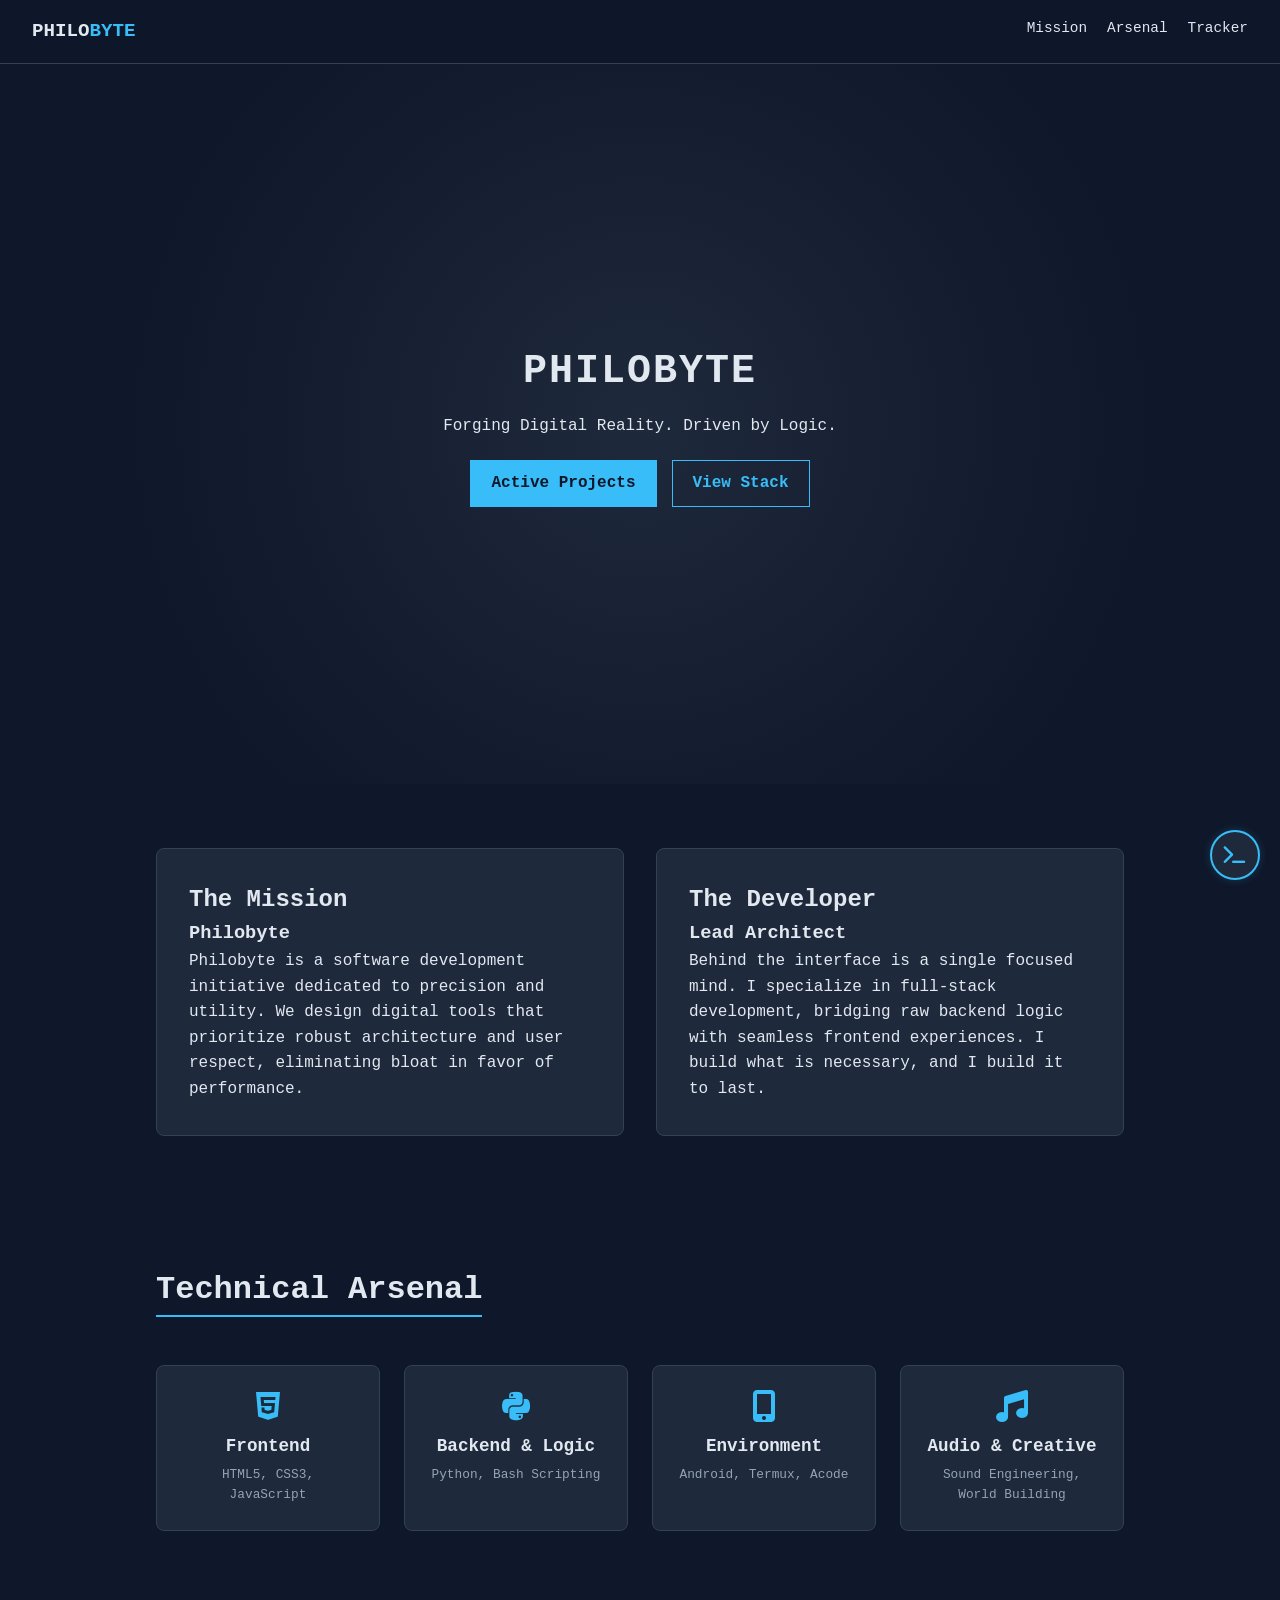
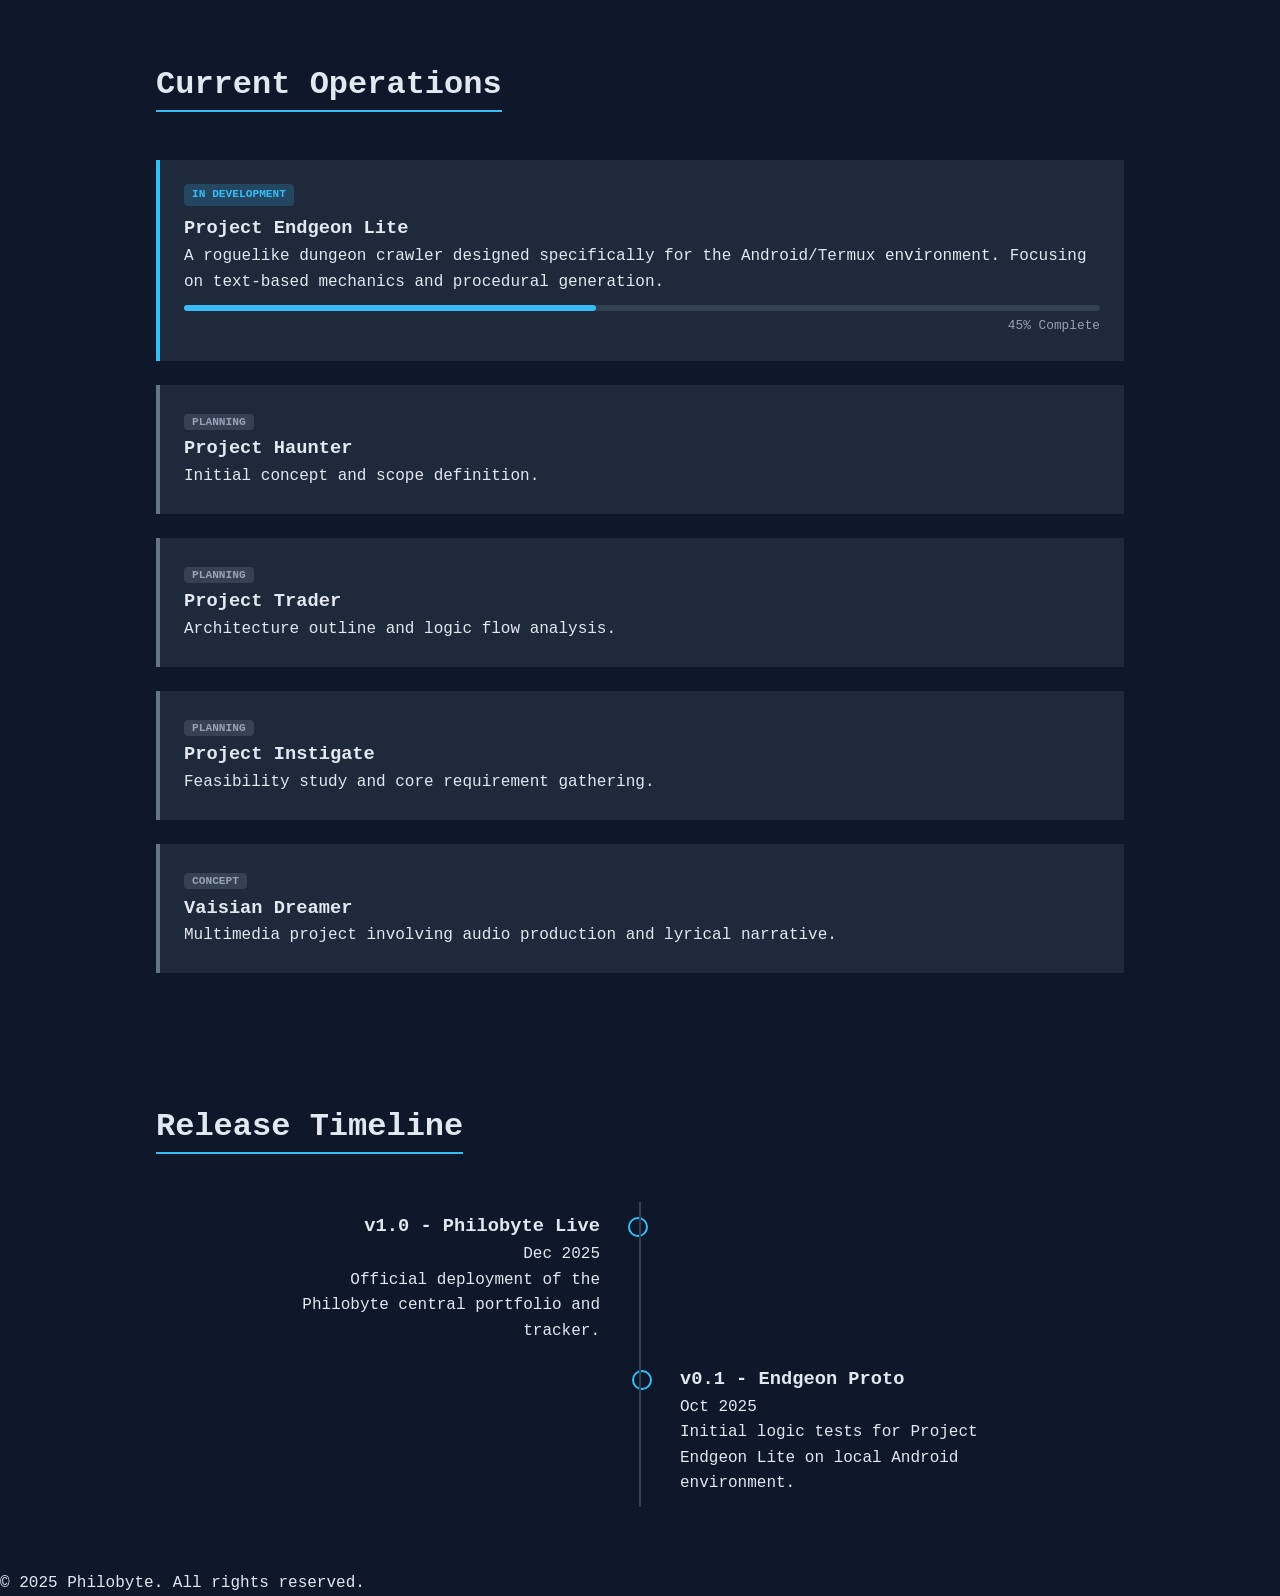
==== index.html @ 658cd9af "Initial commit" ====
<!DOCTYPE html>
<html lang="en">
<head>
    <meta charset="UTF-8">
    <meta name="viewport" content="width=device-width, initial-scale=1.0">
    <title>Philobyte | Digital Solutions</title>
    <link rel="stylesheet" href="style.css">
    <link rel="stylesheet" href="https://cdnjs.cloudflare.com/ajax/libs/font-awesome/6.0.0/css/all.min.css">
</head>
<body>

    <nav class="navbar">
        <div class="logo">PHILO<span class="highlight">BYTE</span></div>
        <ul class="nav-links">
            <li><a href="#about">Mission</a></li>
            <li><a href="#arsenal">Arsenal</a></li>
            <li><a href="#tracker">Tracker</a></li>
        </ul>
    </nav>

    <header class="hero">
        <div class="hero-content fade-in-up">
            <h1>PHILOBYTE</h1>
            <p>Forging Digital Reality. Driven by Logic.</p>
            <div class="hero-btns">
                <a href="#tracker" class="btn">Active Projects</a>
                <a href="#arsenal" class="btn btn-outline">View Stack</a>
            </div>
        </div>
    </header>

    <section id="about" class="container split-section">
        <div class="card entity fade-in-scroll">
            <h2>The Mission</h2>
            <h3>Philobyte</h3>
            <p>Philobyte is a software development initiative dedicated to precision and utility. We design digital tools that prioritize robust architecture and user respect, eliminating bloat in favor of performance.</p>
        </div>
        <div class="card architect fade-in-scroll">
            <h2>The Developer</h2>
            <h3>Lead Architect</h3>
            <p>Behind the interface is a single focused mind. I specialize in full-stack development, bridging raw backend logic with seamless frontend experiences. I build what is necessary, and I build it to last.</p>
        </div>
    </section>

    <section id="arsenal" class="container">
        <h2 class="section-title">Technical Arsenal</h2>
        <div class="tech-grid fade-in-scroll">
            <div class="tech-card">
                <i class="fab fa-html5"></i>
                <h3>Frontend</h3>
                <p>HTML5, CSS3, JavaScript</p>
            </div>
            <div class="tech-card">
                <i class="fab fa-python"></i>
                <h3>Backend & Logic</h3>
                <p>Python, Bash Scripting</p>
            </div>
            <div class="tech-card">
                <i class="fas fa-mobile-alt"></i>
                <h3>Environment</h3>
                <p>Android, Termux, Acode</p>
            </div>
            <div class="tech-card">
                <i class="fas fa-music"></i>
                <h3>Audio & Creative</h3>
                <p>Sound Engineering, World Building</p>
            </div>
        </div>
    </section>

    <section id="tracker" class="container">
        <h2 class="section-title">Current Operations</h2>
        <div class="tracker-board fade-in-scroll">
            
            <div class="status-item active-project">
                <div class="status-header">
                    <span class="badge working">IN DEVELOPMENT</span>
                </div>
                <h3>Project Endgeon Lite</h3>
                <p>A roguelike dungeon crawler designed specifically for the Android/Termux environment. Focusing on text-based mechanics and procedural generation.</p>
                <div class="progress-bar">
                    <div class="fill" style="width: 45%;"></div>
                </div>
                <span class="percent">45% Complete</span>
            </div>
            
            <div class="status-item">
                <span class="badge planning">PLANNING</span>
                <h3>Project Haunter</h3>
                <p>Initial concept and scope definition.</p>
            </div>
            <div class="status-item">
                <span class="badge planning">PLANNING</span>
                <h3>Project Trader</h3>
                <p>Architecture outline and logic flow analysis.</p>
            </div>
            <div class="status-item">
                <span class="badge planning">PLANNING</span>
                <h3>Project Instigate</h3>
                <p>Feasibility study and core requirement gathering.</p>
            </div>
             <div class="status-item">
                <span class="badge planning">CONCEPT</span>
                <h3>Vaisian Dreamer</h3>
                <p>Multimedia project involving audio production and lyrical narrative.</p>
            </div>
        </div>
    </section>

    <section id="timeline" class="container">
        <h2 class="section-title">Release Timeline</h2>
        <div class="timeline-wrapper">
            <div class="timeline-item left fade-in-scroll">
                <div class="content">
                    <h3>v1.0 - Philobyte Live</h3>
                    <span class="date">Dec 2025</span>
                    <p>Official deployment of the Philobyte central portfolio and tracker.</p>
                </div>
            </div>
            <div class="timeline-item right fade-in-scroll">
                <div class="content">
                    <h3>v0.1 - Endgeon Proto</h3>
                    <span class="date">Oct 2025</span>
                    <p>Initial logic tests for Project Endgeon Lite on local Android environment.</p>
                </div>
            </div>
        </div>
    </section>

    <footer>
        <p>&copy; 2025 Philobyte. All rights reserved.</p>
    </footer>

    <div class="terminal-toggle" onclick="toggleTerminal()">
        <i class="fas fa-terminal"></i>
    </div>

    <div id="terminal-modal" class="terminal-hidden" style="display: none;">
        <div class="terminal-header">
            <span>user@philobyte:~</span>
            <span class="term-close" onclick="toggleTerminal()">_</span>
        </div>
        <div class="terminal-body" id="terminal-output">
            <p>Philobyte OS v1.0. Type 'help' for commands.</p>
            <div class="input-line">
                <span class="prompt">$</span>
                <input type="text" id="cmd-input" autocomplete="off">
            </div>
        </div>
    </div>

    <script src="script.js"></script>
</body>
</html>
---- style.css ----
:root {
    --bg-dark: #0f172a;
    --bg-card: #1e293b;
    --text-main: #e2e8f0;
    --text-muted: #94a3b8;
    --accent: #38bdf8;
    --accent-glow: rgba(56, 189, 248, 0.2);
    --terminal-bg: rgba(10, 10, 10, 0.95);
    --terminal-green: #22c55e;
}

* {
    margin: 0;
    padding: 0;
    box-sizing: border-box;
    font-family: 'Courier New', 'Roboto Mono', monospace;
}

body {
    background-color: var(--bg-dark);
    color: var(--text-main);
    line-height: 1.6;
    overflow-x: hidden;
}

/* --- Navigation --- */
.navbar {
    display: flex;
    justify-content: space-between;
    padding: 1rem 2rem;
    background: rgba(15, 23, 42, 0.95);
    position: sticky;
    top: 0;
    z-index: 100;
    border-bottom: 1px solid #334155;
}
.logo { font-weight: bold; font-size: 1.2rem; }
.highlight { color: var(--accent); }
.nav-links { list-style: none; display: flex; gap: 20px; }
.nav-links a { text-decoration: none; color: var(--text-main); font-size: 0.9rem; transition: color 0.3s;}
.nav-links a:hover { color: var(--accent); }

/* --- Hero --- */
.hero {
    height: 80vh;
    display: flex;
    align-items: center;
    justify-content: center;
    text-align: center;
    background: radial-gradient(circle at center, #1e293b 0%, #0f172a 70%);
}
.hero h1 { font-size: 2.5rem; margin-bottom: 10px; letter-spacing: 2px; }
.hero-btns { margin-top: 20px; display: flex; gap: 15px; justify-content: center; }
.btn {
    display: inline-block;
    padding: 10px 20px;
    border: 1px solid var(--accent);
    background: var(--accent);
    color: var(--bg-dark);
    text-decoration: none;
    font-weight: bold;
    transition: all 0.3s ease;
}
.btn-outline { background: transparent; color: var(--accent); }
.btn:hover { box-shadow: 0 0 15px var(--accent-glow); transform: translateY(-2px); }

/* --- Layout Utilities --- */
.container { max-width: 1000px; margin: 0 auto; padding: 4rem 1rem; }
.section-title { text-align: center; margin-bottom: 3rem; font-size: 2rem; border-bottom: 2px solid var(--accent); display: inline-block; }

/* --- Dual Profile (About) --- */
.split-section { display: grid; grid-template-columns: 1fr 1fr; gap: 2rem; }
.card {
    background: var(--bg-card);
    padding: 2rem;
    border-radius: 8px;
    border: 1px solid #334155;
    transition: transform 0.3s, box-shadow 0.3s;
}
.card:hover { transform: translateY(-5px); box-shadow: 0 10px 20px var(--accent-glow); border-color: var(--accent); }

/* --- Tech Arsenal (Resume Grid) --- */
.tech-grid {
    display: grid;
    grid-template-columns: repeat(auto-fit, minmax(200px, 1fr));
    gap: 1.5rem;
}
.tech-card {
    background: var(--bg-card);
    padding: 1.5rem;
    border: 1px solid #334155;
    text-align: center;
    border-radius: 8px;
}
.tech-card i { font-size: 2rem; color: var(--accent); margin-bottom: 10px; }
.tech-card h3 { font-size: 1.1rem; margin-bottom: 5px; }
.tech-card p { font-size: 0.8rem; color: var(--text-muted); }

/* --- Project Tracker --- */
.tracker-board { display: flex; flex-direction: column; gap: 1.5rem; }
.status-item { background: var(--bg-card); padding: 1.5rem; border-left: 4px solid #64748b; }
.status-item.active-project { border-left: 4px solid var(--accent); }
.status-header { display: flex; justify-content: space-between; align-items: center; margin-bottom: 0.5rem;}
.badge { font-size: 0.7rem; padding: 2px 8px; border-radius: 4px; text-transform: uppercase; font-weight: bold;}
.badge.working { background: rgba(56, 189, 248, 0.2); color: var(--accent); }
.badge.planning { background: rgba(148, 163, 184, 0.2); color: var(--text-muted); }

.log-btn { background: transparent; border: 1px solid var(--text-muted); color: var(--text-muted); cursor: pointer; padding: 2px 8px; font-size: 0.7rem; }
.log-btn:hover { color: var(--accent); border-color: var(--accent); }

.progress-bar { width: 100%; height: 6px; background: #334155; margin-top: 10px; border-radius: 3px; }
.fill { height: 100%; background: var(--accent); border-radius: 3px; }
.percent { font-size: 0.8rem; color: var(--text-muted); float: right; margin-top: 5px;}

/* --- Timeline --- */
.timeline-wrapper { position: relative; max-width: 800px; margin: 0 auto; }
.timeline-wrapper::after { content: ''; position: absolute; width: 2px; background: #334155; top: 0; bottom: 0; left: 50%; margin-left: -1px; }
.timeline-item { padding: 10px 40px; position: relative; width: 50%; box-sizing: border-box; }
.timeline-item.left { left: 0; text-align: right;}
.timeline-item.right { left: 50%; }
.timeline-item::after { content: ''; position: absolute; width: 16px; height: 16px; right: -8px; background: var(--bg-dark); border: 2px solid var(--accent); top: 15px; border-radius: 50%; z-index: 1; }
.timeline-item.right::after { left: -8px; }

/* --- MODAL (Dev Log) --- */
.hidden { display: none; }
.modal-overlay {
    position: fixed; top: 0; left: 0; width: 100%; height: 100%;
    background: rgba(0,0,0,0.7); z-index: 200;
    display: flex; align-items: center; justify-content: center;
    backdrop-filter: blur(4px);
}
.modal-content {
    background: var(--bg-card); width: 90%; max-width: 500px;
    padding: 20px; border: 1px solid var(--accent); border-radius: 8px;
}
.modal-header { display: flex; justify-content: space-between; margin-bottom: 15px; border-bottom: 1px solid #334155; padding-bottom: 10px;}
.close-btn { background: none; border: none; color: var(--text-main); font-size: 1.5rem; cursor: pointer; }
.changelog-list { list-style: none; }
.changelog-list li { margin-bottom: 10px; font-size: 0.9rem; }
.changelog-list span.date { color: var(--accent); font-weight: bold; margin-right: 10px; }

/* --- TERMINAL WIDGET --- */
.terminal-toggle {
    position: fixed; bottom: 20px; right: 20px;
    background: var(--bg-card); border: 2px solid var(--accent);
    width: 50px; height: 50px; border-radius: 50%;
    display: flex; align-items: center; justify-content: center;
    cursor: pointer; z-index: 300;
    box-shadow: 0 0 10px var(--accent-glow);
}
.terminal-toggle i { color: var(--accent); font-size: 1.2rem; }

.terminal-hidden { display: none; }
.terminal-visible { display: block; }
#terminal-modal {
    position: fixed; bottom: 80px; right: 20px;
    width: 300px; height: 350px;
    background: var(--terminal-bg);
    border: 1px solid var(--accent);
    border-radius: 6px;
    display: none; flex-direction: column;
    z-index: 300;
    font-size: 0.8rem;
}
.terminal-header { background: #333; color: #fff; padding: 5px 10px; font-size: 0.7rem; display: flex; justify-content: space-between; cursor: pointer;}
.terminal-body { padding: 10px; flex-grow: 1; overflow-y: auto; color: var(--terminal-green); }
.input-line { display: flex; gap: 5px; }
#cmd-input { background: transparent; border: none; color: var(--text-main); flex-grow: 1; outline: none; font-family: monospace; }

/* --- Responsiveness & Animation --- */
@media screen and (max-width: 768px) {
    .split-section { grid-template-columns: 1fr; }
    .timeline-wrapper::after { left: 31px; }
    .timeline-item { width: 100%; padding-left: 70px; padding-right: 25px; }
    .timeline-item.left { text-align: left; }
    .timeline-item.left::after { left: 23px; }
    .timeline-item.right { left: 0; }
    .timeline-item.right::after { left: 23px; }
}

.fade-in-up { animation: fadeInUp 1s ease-out; }
@keyframes fadeInUp { from { opacity: 0; transform: translateY(20px); } to { opacity: 1; transform: translateY(0); } }
.fade-in-scroll { opacity: 0; transform: translateY(20px); transition: opacity 0.6s ease-out, transform 0.6s ease-out; }
.fade-in-scroll.visible { opacity: 1; transform: translateY(0); }
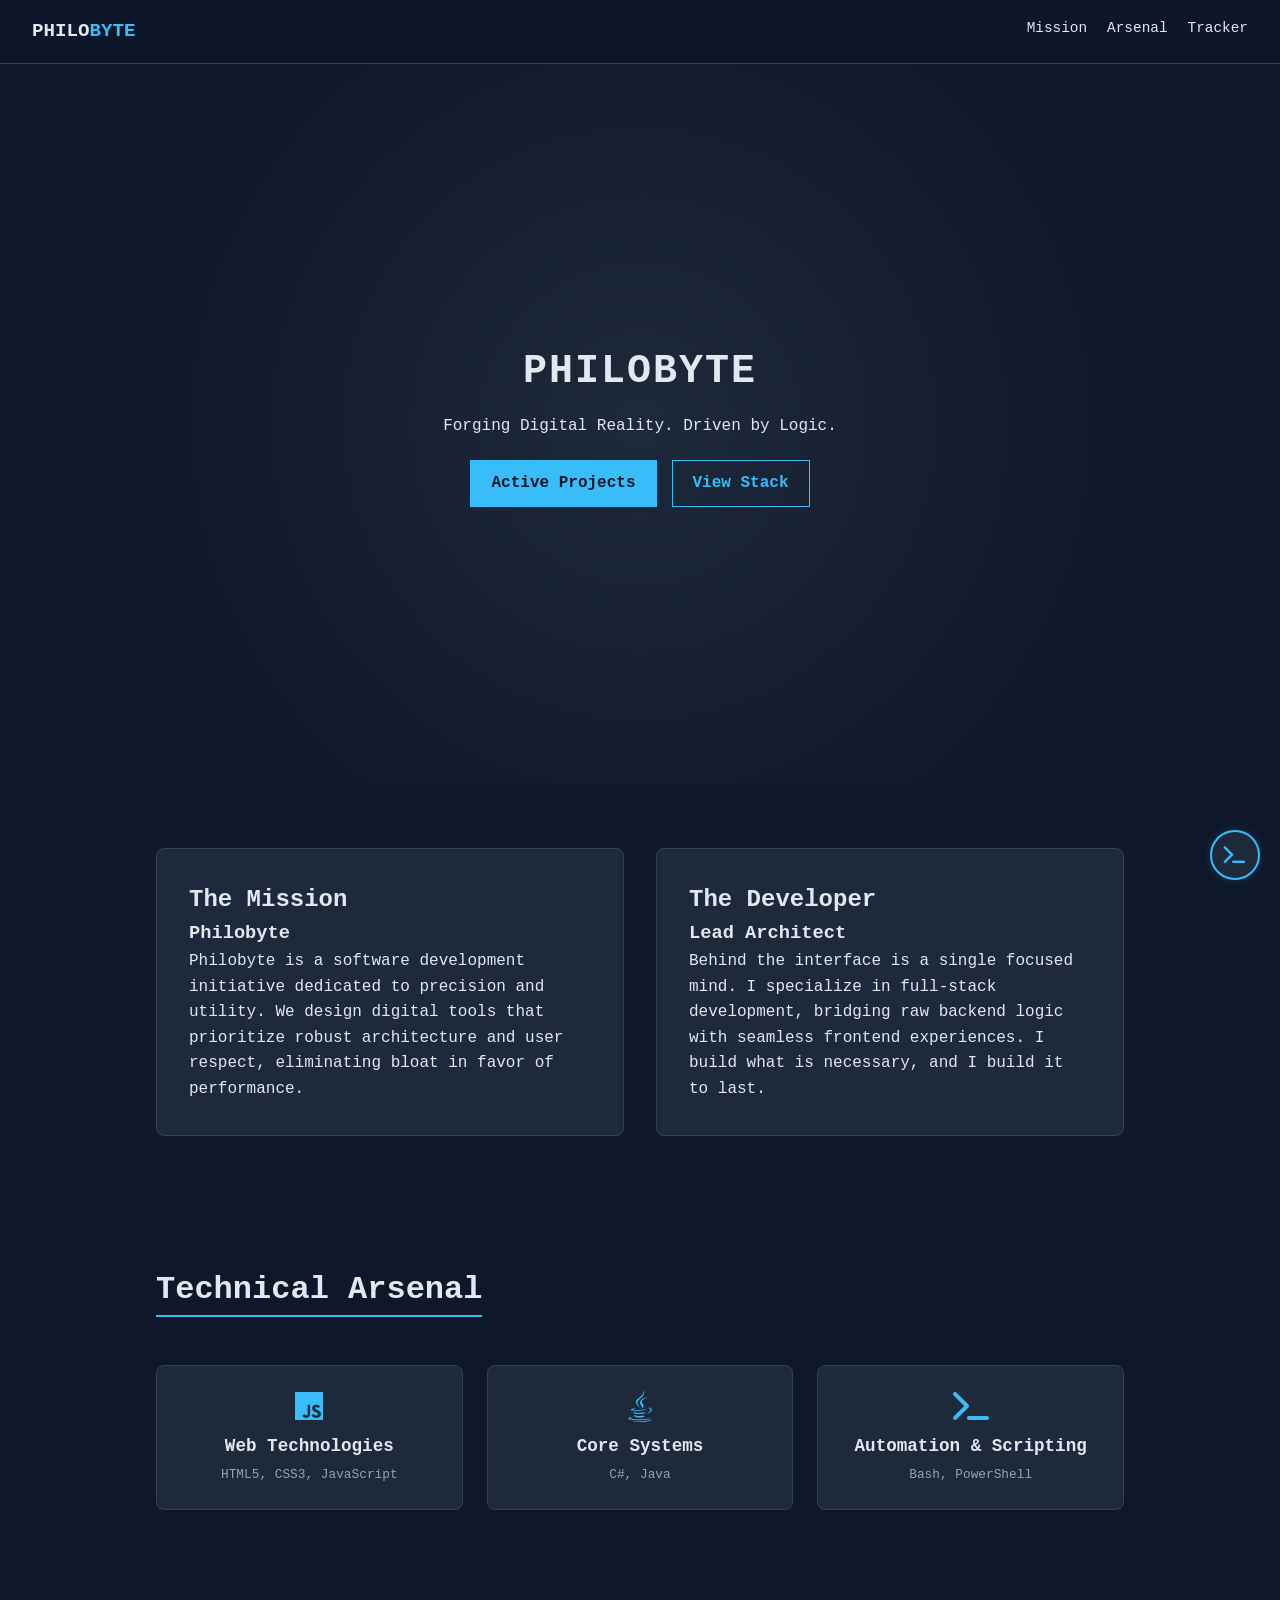
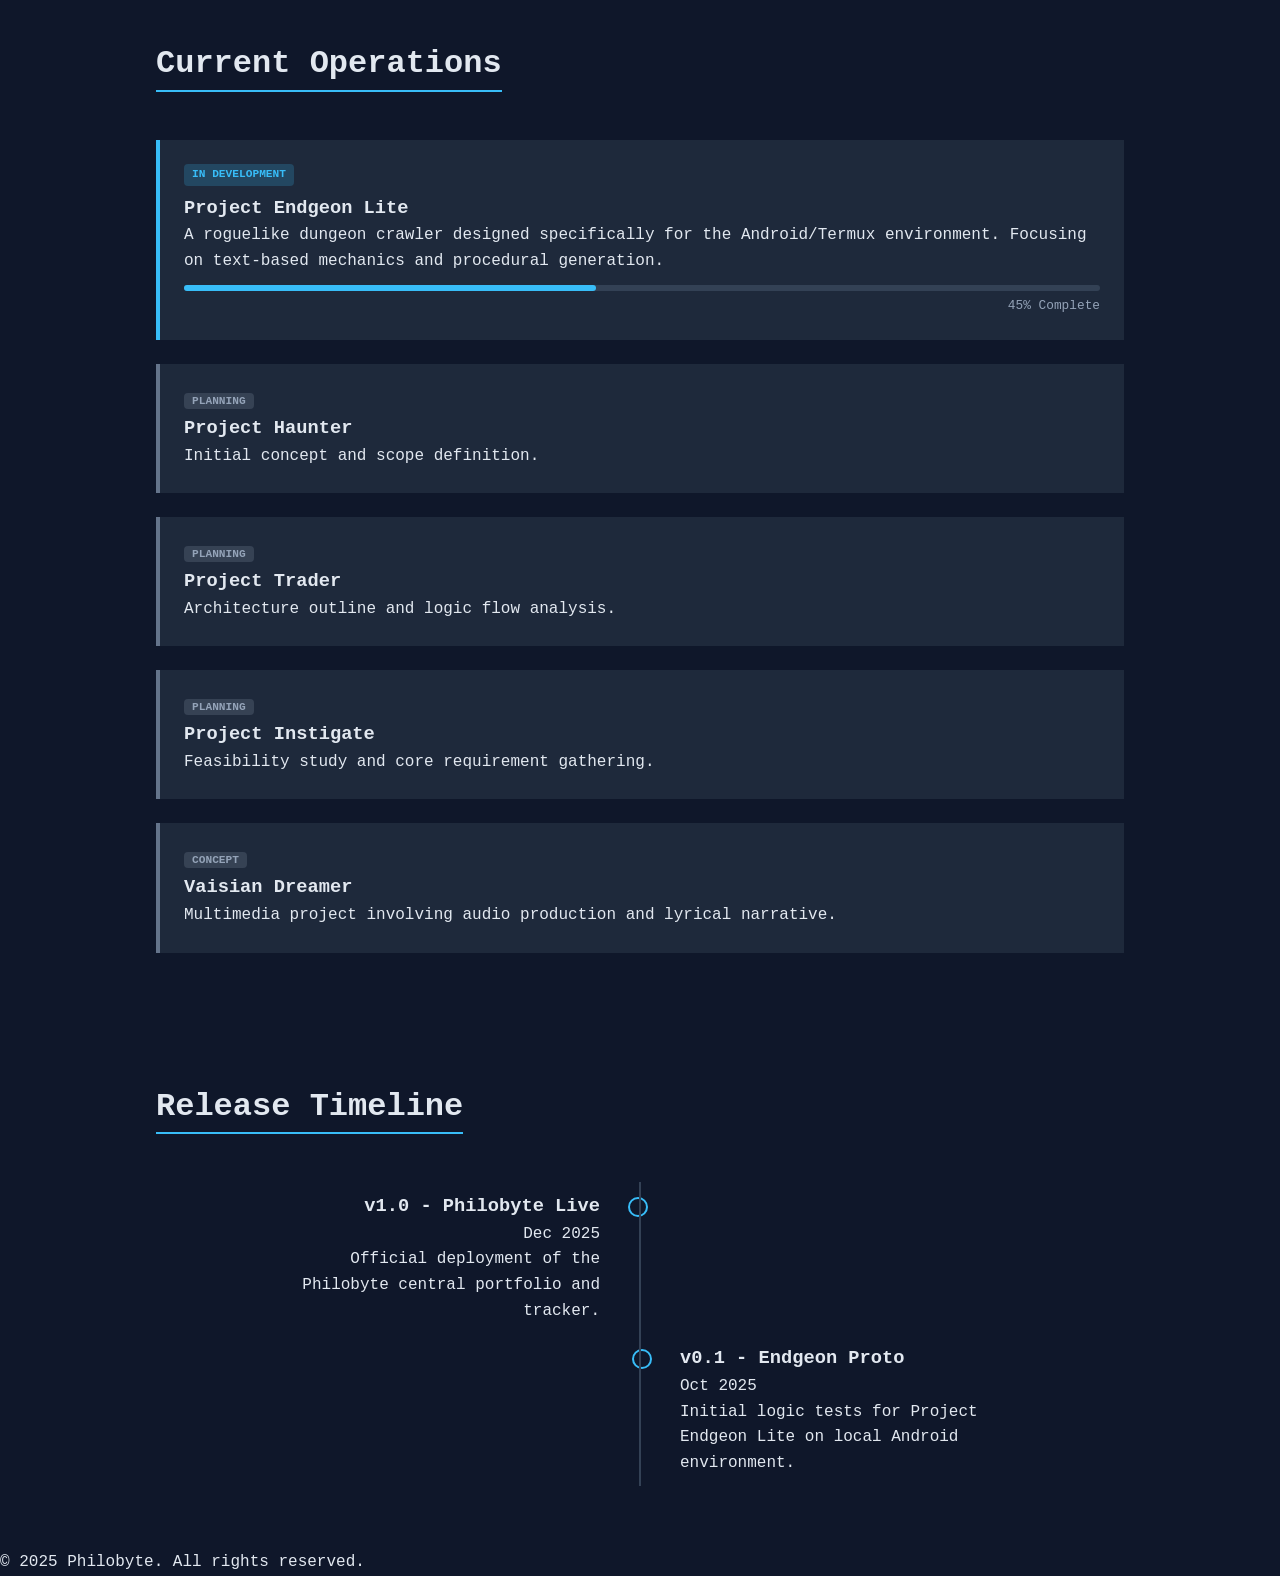
==== commit 0f3945e3: "Fixed arsenal" ====
--- a/index.html
+++ b/index.html
@@ -45,26 +45,25 @@
     <section id="arsenal" class="container">
         <h2 class="section-title">Technical Arsenal</h2>
         <div class="tech-grid fade-in-scroll">
+            
             <div class="tech-card">
-                <i class="fab fa-html5"></i>
-                <h3>Frontend</h3>
+                <i class="fab fa-js"></i>
+                <h3>Web Technologies</h3>
                 <p>HTML5, CSS3, JavaScript</p>
             </div>
+
             <div class="tech-card">
-                <i class="fab fa-python"></i>
-                <h3>Backend & Logic</h3>
-                <p>Python, Bash Scripting</p>
+                <i class="fab fa-java"></i>
+                <h3>Core Systems</h3>
+                <p>C#, Java</p>
             </div>
+
             <div class="tech-card">
-                <i class="fas fa-mobile-alt"></i>
-                <h3>Environment</h3>
-                <p>Android, Termux, Acode</p>
+                <i class="fas fa-terminal"></i>
+                <h3>Automation & Scripting</h3>
+                <p>Bash, PowerShell</p>
             </div>
-            <div class="tech-card">
-                <i class="fas fa-music"></i>
-                <h3>Audio & Creative</h3>
-                <p>Sound Engineering, World Building</p>
-            </div>
+
         </div>
     </section>
 
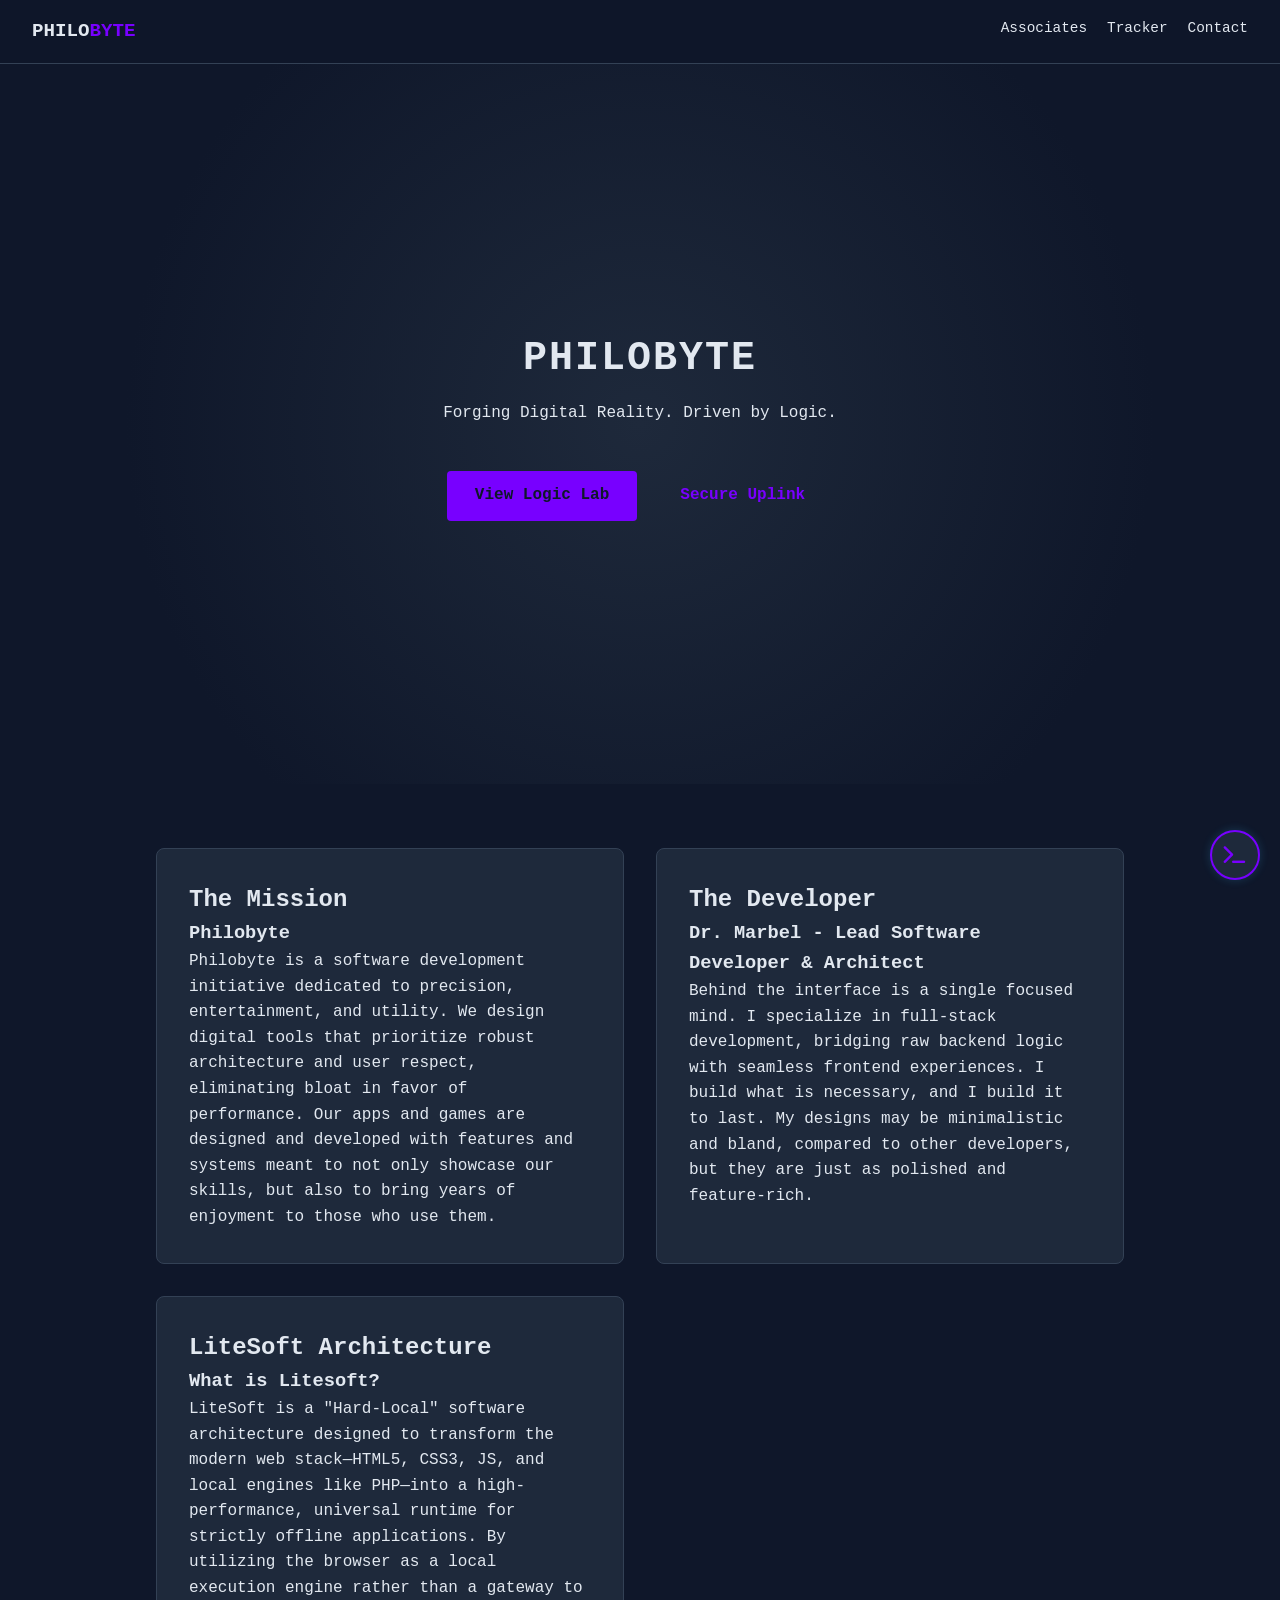
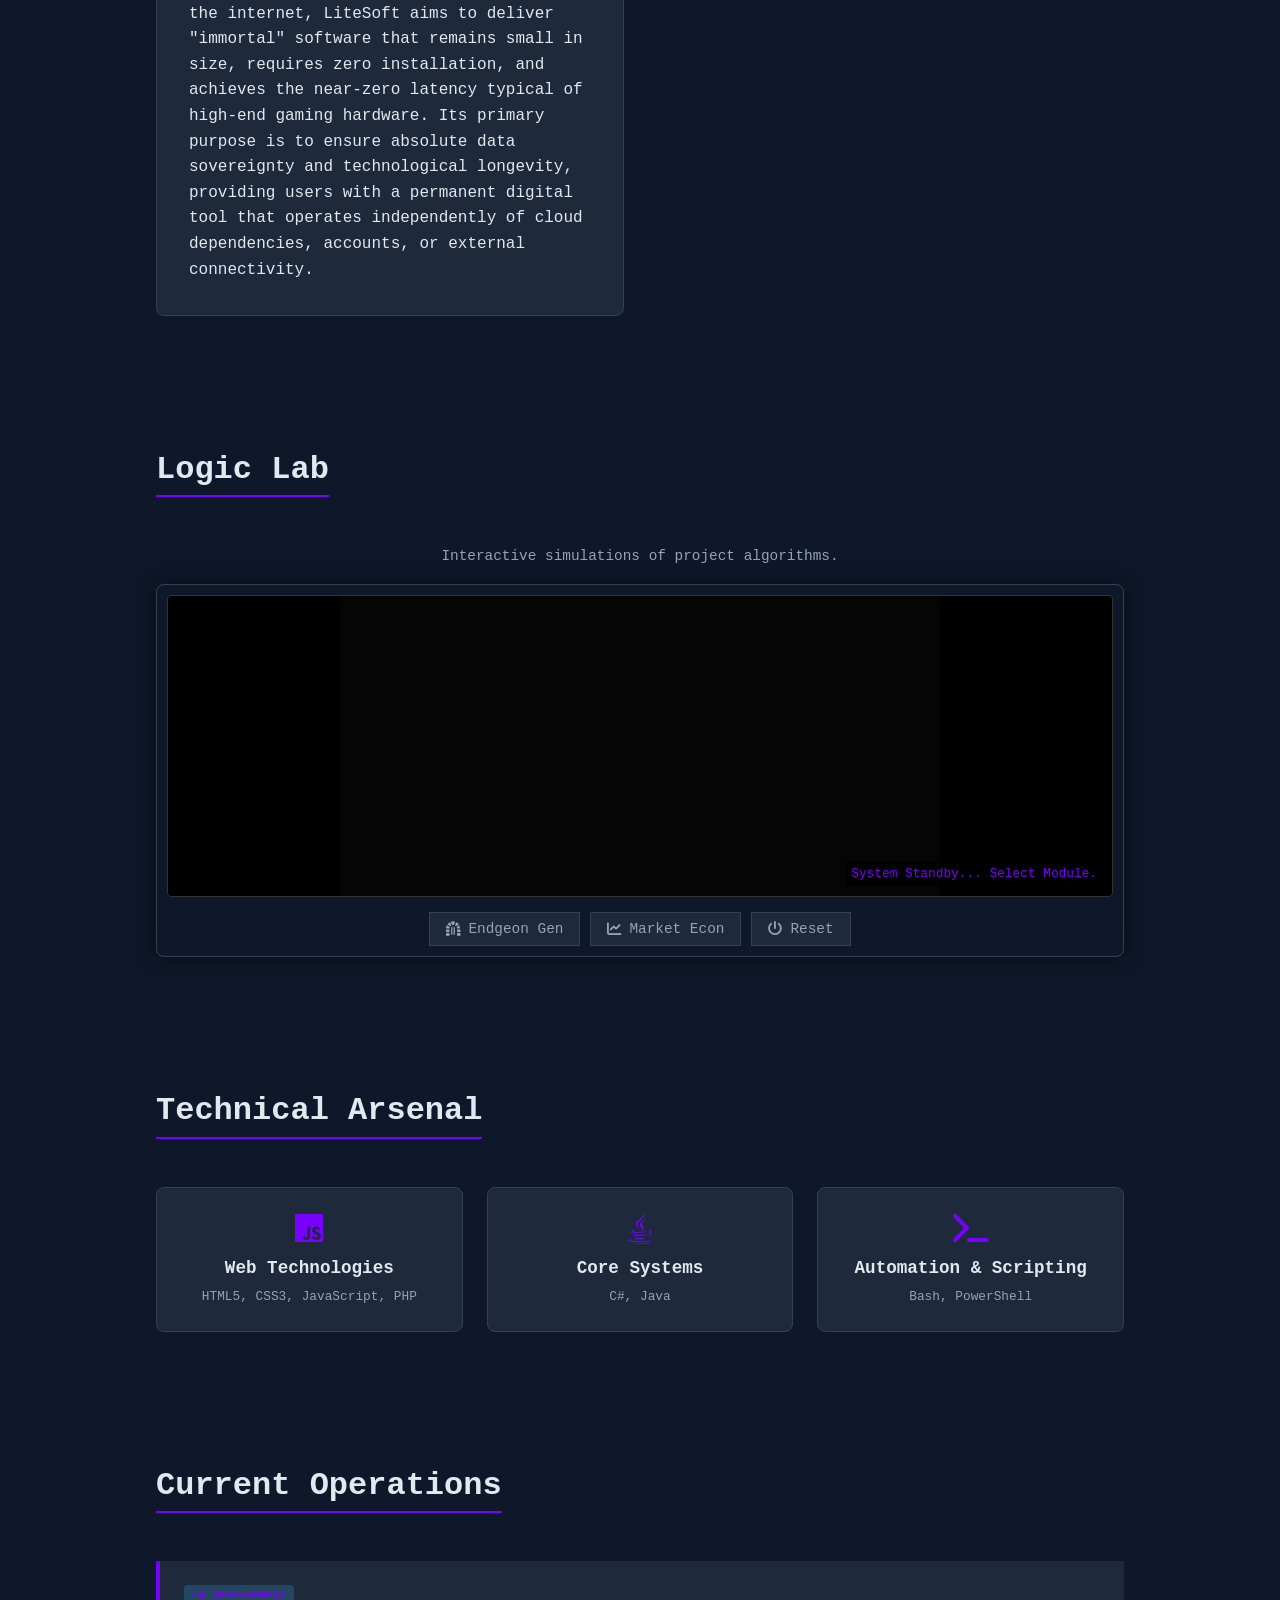
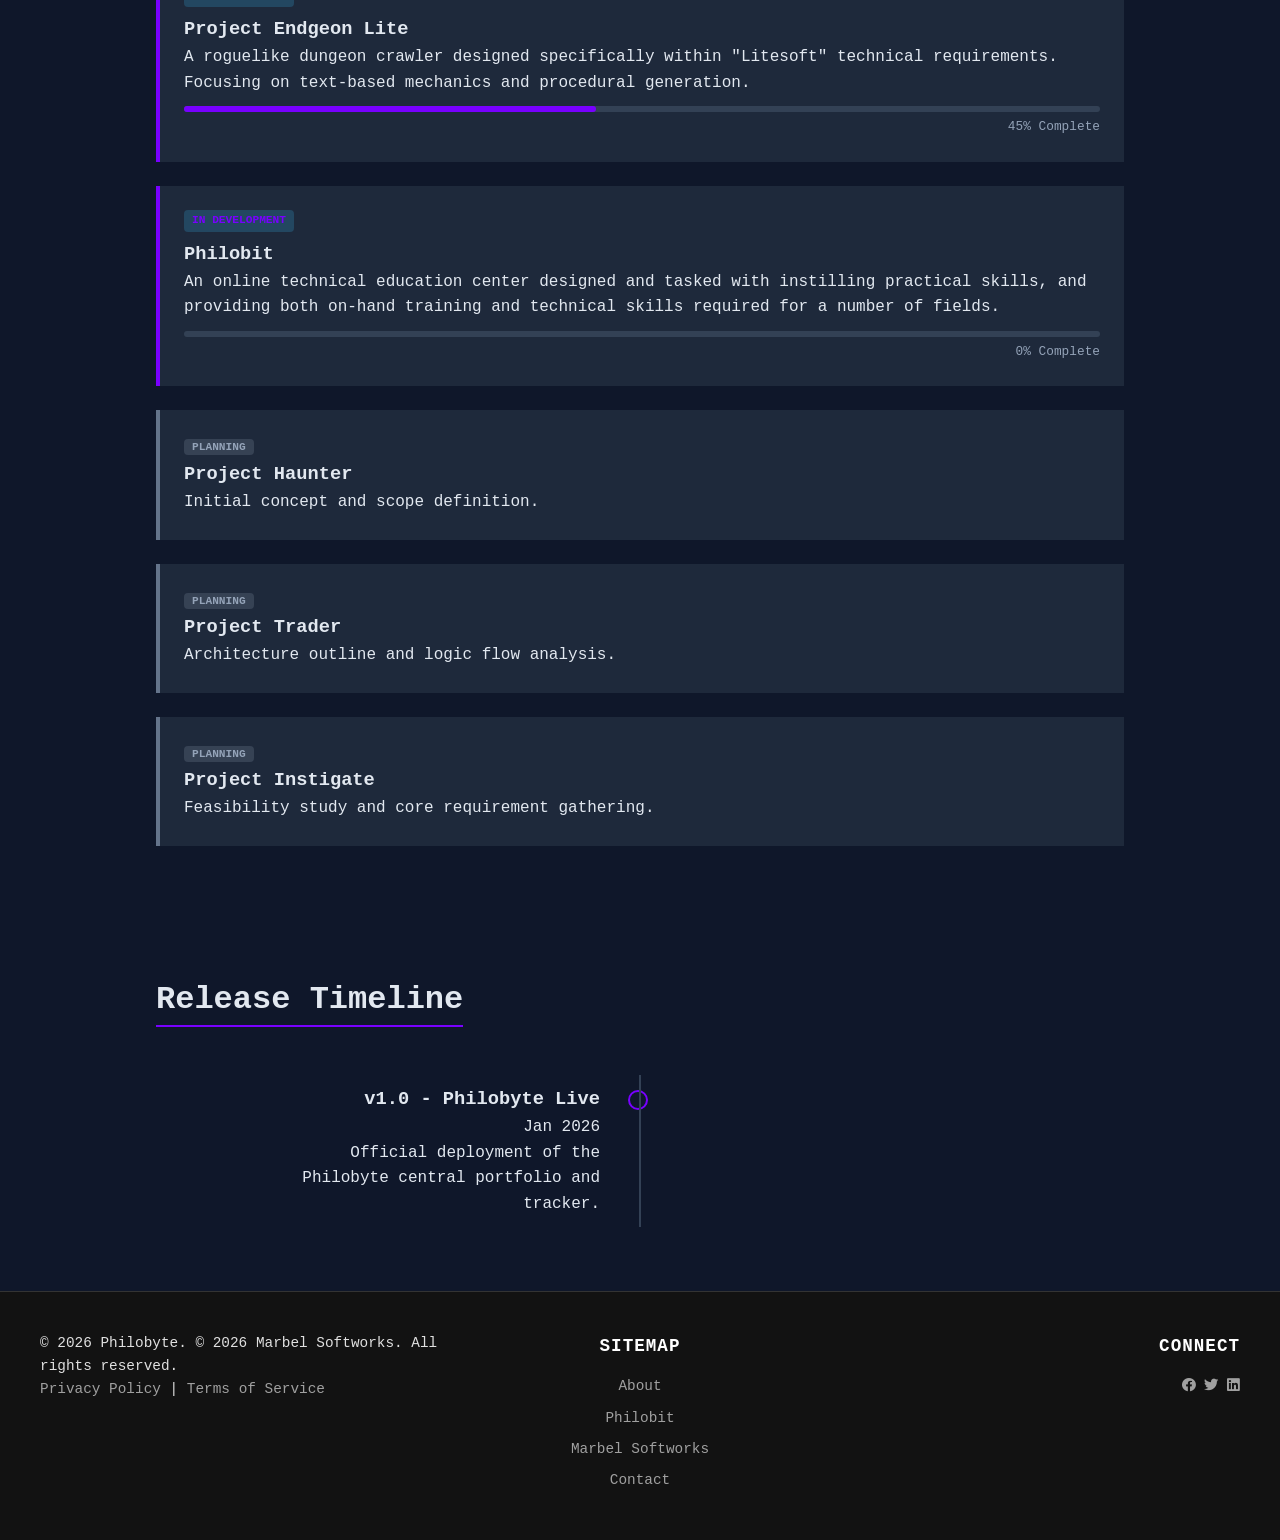
==== commit fe991879: "File dump from mobile" ====
--- a/index.html
+++ b/index.html
@@ -3,7 +3,7 @@
 <head>
     <meta charset="UTF-8">
     <meta name="viewport" content="width=device-width, initial-scale=1.0">
-    <title>Philobyte | Digital Solutions</title>
+    <title>Philobyte</title>
     <link rel="stylesheet" href="style.css">
     <link rel="stylesheet" href="https://cdnjs.cloudflare.com/ajax/libs/font-awesome/6.0.0/css/all.min.css">
 </head>
@@ -12,9 +12,9 @@
     <nav class="navbar">
         <div class="logo">PHILO<span class="highlight">BYTE</span></div>
         <ul class="nav-links">
-            <li><a href="#about">Mission</a></li>
-            <li><a href="#arsenal">Arsenal</a></li>
+            <li><a href="associates.html">Associates</a></li>
             <li><a href="#tracker">Tracker</a></li>
+            <li><a href="#" onclick="initiateContact()">Contact</a></li>
         </ul>
     </nav>
 
@@ -23,8 +23,8 @@
             <h1>PHILOBYTE</h1>
             <p>Forging Digital Reality. Driven by Logic.</p>
             <div class="hero-btns">
-                <a href="#tracker" class="btn">Active Projects</a>
-                <a href="#arsenal" class="btn btn-outline">View Stack</a>
+                <a href="#lab" class="btn">View Logic Lab</a>
+                <a href="#" onclick="initiateContact()" class="btn btn-outline">Secure Uplink</a>
             </div>
         </div>
     </header>
@@ -33,56 +33,96 @@
         <div class="card entity fade-in-scroll">
             <h2>The Mission</h2>
             <h3>Philobyte</h3>
-            <p>Philobyte is a software development initiative dedicated to precision and utility. We design digital tools that prioritize robust architecture and user respect, eliminating bloat in favor of performance.</p>
+            <p>Philobyte is a software development initiative dedicated to precision, entertainment, and utility. We design digital tools that prioritize robust architecture and user respect, eliminating bloat in favor of performance. Our apps and games are designed and developed with features and systems meant to not only showcase our skills, but also to bring years of enjoyment to those who use them.</p>
         </div>
         <div class="card architect fade-in-scroll">
             <h2>The Developer</h2>
-            <h3>Lead Architect</h3>
-            <p>Behind the interface is a single focused mind. I specialize in full-stack development, bridging raw backend logic with seamless frontend experiences. I build what is necessary, and I build it to last.</p>
+            <h3>Dr. Marbel - Lead Software Developer & Architect</h3>
+            <p>Behind the interface is a single focused mind. I specialize in full-stack development, bridging raw backend logic with seamless frontend experiences. I build what is necessary, and I build it to last. My designs may be minimalistic and bland, compared to other developers, but they are just as polished and feature-rich.</p>
+        </div>
+        <div class="card architect fadr-in-scroll">
+          <h2>LiteSoft Architecture</h2>
+          <h3>What is Litesoft?</h3>
+          <p>LiteSoft is a "Hard-Local" software architecture designed to transform the modern web stack—HTML5, CSS3, JS, and local engines like PHP—into a high-performance, universal runtime for strictly offline applications. By utilizing the browser as a local execution engine rather than a gateway to the internet, LiteSoft aims to deliver "immortal" software that remains small in size, requires zero installation, and achieves the near-zero latency typical of high-end gaming hardware. Its primary purpose is to ensure absolute data sovereignty and technological longevity, providing users with a permanent digital tool that operates independently of cloud dependencies, accounts, or external connectivity.</p>
+        </div>
+    </section>
+
+    <section id="lab" class="container">
+        <h2 class="section-title">Logic Lab</h2>
+        <p style="text-align:center; margin-bottom: 1rem; color: var(--text-muted); font-size: 0.9rem;">
+            Interactive simulations of project algorithms.
+        </p>
+        
+        <div class="lab-console fade-in-scroll">
+            <div class="screen-wrapper">
+                <canvas id="lab-canvas" width="600" height="300"></canvas>
+                <div class="overlay-text" id="lab-status">System Standby... Select Module.</div>
+            </div>
+
+            <div class="lab-controls">
+                <button class="lab-btn" onclick="runSimulation('dungeon')">
+                    <i class="fas fa-dungeon"></i> Endgeon Gen
+                </button>
+                <button class="lab-btn" onclick="runSimulation('market')">
+                    <i class="fas fa-chart-line"></i> Market Econ
+                </button>
+                <button class="lab-btn" onclick="runSimulation('clear')">
+                    <i class="fas fa-power-off"></i> Reset
+                </button>
+            </div>
+            
+            <div id="market-actions" style="display:none; text-align: center; margin-top: 15px;">
+                <button class="btn-action" onclick="marketCrash()">INJECT SUPPLY (CRASH PRICE)</button>
+            </div>
         </div>
     </section>
 
     <section id="arsenal" class="container">
         <h2 class="section-title">Technical Arsenal</h2>
         <div class="tech-grid fade-in-scroll">
-            
             <div class="tech-card">
                 <i class="fab fa-js"></i>
                 <h3>Web Technologies</h3>
-                <p>HTML5, CSS3, JavaScript</p>
-            </div>
-
+                <p>HTML5, CSS3, JavaScript, PHP</p>
+            </div>
             <div class="tech-card">
                 <i class="fab fa-java"></i>
                 <h3>Core Systems</h3>
                 <p>C#, Java</p>
             </div>
-
             <div class="tech-card">
                 <i class="fas fa-terminal"></i>
                 <h3>Automation & Scripting</h3>
                 <p>Bash, PowerShell</p>
             </div>
-
         </div>
     </section>
 
     <section id="tracker" class="container">
         <h2 class="section-title">Current Operations</h2>
         <div class="tracker-board fade-in-scroll">
-            
             <div class="status-item active-project">
                 <div class="status-header">
                     <span class="badge working">IN DEVELOPMENT</span>
                 </div>
                 <h3>Project Endgeon Lite</h3>
-                <p>A roguelike dungeon crawler designed specifically for the Android/Termux environment. Focusing on text-based mechanics and procedural generation.</p>
+                <p>A roguelike dungeon crawler designed specifically within "Litesoft" technical requirements. Focusing on text-based mechanics and procedural generation.</p>
                 <div class="progress-bar">
                     <div class="fill" style="width: 45%;"></div>
                 </div>
                 <span class="percent">45% Complete</span>
             </div>
-            
+            <div class="status-item active-project">
+                <div class="status-header">
+                    <span class="badge working">IN DEVELOPMENT</span>
+                </div>
+                <h3>Philobit</h3>
+                <p>An online technical education center designed and tasked with  instilling practical skills, and providing both on-hand training and technical skills required for a number of fields.</p>
+                <div class="progress-bar">
+                    <div class="fill" style="width: 0%;"></div>
+                </div>
+                <span class="percent">0% Complete</span>
+            </div>
             <div class="status-item">
                 <span class="badge planning">PLANNING</span>
                 <h3>Project Haunter</h3>
@@ -97,11 +137,6 @@
                 <span class="badge planning">PLANNING</span>
                 <h3>Project Instigate</h3>
                 <p>Feasibility study and core requirement gathering.</p>
-            </div>
-             <div class="status-item">
-                <span class="badge planning">CONCEPT</span>
-                <h3>Vaisian Dreamer</h3>
-                <p>Multimedia project involving audio production and lyrical narrative.</p>
             </div>
         </div>
     </section>
@@ -112,37 +147,56 @@
             <div class="timeline-item left fade-in-scroll">
                 <div class="content">
                     <h3>v1.0 - Philobyte Live</h3>
-                    <span class="date">Dec 2025</span>
+                    <span class="date">Jan 2026</span>
                     <p>Official deployment of the Philobyte central portfolio and tracker.</p>
                 </div>
             </div>
-            <div class="timeline-item right fade-in-scroll">
-                <div class="content">
-                    <h3>v0.1 - Endgeon Proto</h3>
-                    <span class="date">Oct 2025</span>
-                    <p>Initial logic tests for Project Endgeon Lite on local Android environment.</p>
-                </div>
-            </div>
         </div>
     </section>
 
     <footer>
-        <p>&copy; 2025 Philobyte. All rights reserved.</p>
-    </footer>
+    <div class="footer-container">
+        <div class="footer-section legal">
+            <p>&copy; 2026 Philobyte. &copy; 2026 Marbel Softworks. All rights reserved.</p>
+            <p><a href="#">Privacy Policy</a> | <a href="#">Terms of Service</a></p>
+        </div>
+        <div class="footer-section navigation">
+            <h3>Sitemap</h3>
+            <ul>
+                <li><a href="#about">About</a></li>
+                <li><a href="#philobit">Philobit</a></li>
+                <li><a href="#marbel">Marbel Softworks</a></li>
+                <li><a href="#contact">Contact</a></li>
+            </ul>
+        </div>
+        <div class="footer-section social">
+            <h3>Connect</h3>
+            <div class="social-icons">
+                <a href="#"><i class="fab fa-facebook"></i></a>
+                <a href="#"><i class="fab fa-twitter"></i></a>
+                <a href="#"><i class="fab fa-linkedin"></i></a>
+            </div>
+        </div>
+    </div>
+</footer>
+
 
     <div class="terminal-toggle" onclick="toggleTerminal()">
         <i class="fas fa-terminal"></i>
     </div>
-
-    <div id="terminal-modal" class="terminal-hidden" style="display: none;">
+    
+    <div id="terminal-modal" class="terminal-hidden" style="display: none;" onclick="forceFocus()">
         <div class="terminal-header">
             <span>user@philobyte:~</span>
             <span class="term-close" onclick="toggleTerminal()">_</span>
         </div>
-        <div class="terminal-body" id="terminal-output">
-            <p>Philobyte OS v1.0. Type 'help' for commands.</p>
+        <div class="terminal-body" id="terminal-body">
+            <div id="terminal-logs">
+                <p>Philobyte OS v0.0.1. Type 'help' for commands.</p>
+            </div>
+            
             <div class="input-line">
-                <span class="prompt">$</span>
+                <span class="prompt" id="term-prompt">$</span>
                 <input type="text" id="cmd-input" autocomplete="off">
             </div>
         </div>
--- a/style.css
+++ b/style.css
@@ -3,7 +3,9 @@
     --bg-card: #1e293b;
     --text-main: #e2e8f0;
     --text-muted: #94a3b8;
-    --accent: #38bdf8;
+    --accent: #7800FF;
+    --accent-red: #ef4444;
+    --accent-green: #22c55e;
     --accent-glow: rgba(56, 189, 248, 0.2);
     --terminal-bg: rgba(10, 10, 10, 0.95);
     --terminal-green: #22c55e;
@@ -79,7 +81,55 @@
 }
 .card:hover { transform: translateY(-5px); box-shadow: 0 10px 20px var(--accent-glow); border-color: var(--accent); }
 
-/* --- Tech Arsenal (Resume Grid) --- */
+/* --- LOGIC LAB (New) --- */
+.lab-console {
+    background: #0f172a;
+    border: 1px solid #334155;
+    border-radius: 8px;
+    padding: 10px;
+    box-shadow: 0 0 20px rgba(0,0,0,0.5);
+}
+.screen-wrapper {
+    position: relative;
+    background: #000;
+    border: 1px solid #333;
+    border-radius: 4px;
+    margin-bottom: 15px;
+    overflow: hidden;
+    display: flex;
+    justify-content: center;
+    align-items: center;
+}
+#lab-canvas {
+    width: 100%;
+    max-width: 600px;
+    background: #050505;
+    image-rendering: pixelated; 
+}
+.overlay-text {
+    position: absolute; bottom: 10px; right: 10px;
+    font-size: 0.8rem; color: var(--accent);
+    font-family: monospace; background: rgba(0,0,0,0.7);
+    padding: 2px 5px;
+}
+.lab-controls { display: flex; gap: 10px; justify-content: center; flex-wrap: wrap; }
+.lab-btn {
+    background: var(--bg-card); border: 1px solid #334155;
+    color: var(--text-muted); padding: 8px 16px; cursor: pointer;
+    transition: all 0.2s; font-size: 0.9rem; display: flex; align-items: center; gap: 8px;
+}
+.lab-btn:hover, .lab-btn.active {
+    border-color: var(--accent); color: var(--accent); background: rgba(56, 189, 248, 0.1);
+}
+.btn-action {
+    background: var(--accent-red); color: white; border: none;
+    padding: 10px 20px; font-weight: bold; cursor: pointer;
+    border-radius: 4px; box-shadow: 0 0 10px rgba(239, 68, 68, 0.4);
+}
+.btn-action:active { transform: scale(0.95); }
+
+
+/* --- Tech Arsenal --- */
 .tech-grid {
     display: grid;
     grid-template-columns: repeat(auto-fit, minmax(200px, 1fr));
@@ -105,9 +155,6 @@
 .badge.working { background: rgba(56, 189, 248, 0.2); color: var(--accent); }
 .badge.planning { background: rgba(148, 163, 184, 0.2); color: var(--text-muted); }
 
-.log-btn { background: transparent; border: 1px solid var(--text-muted); color: var(--text-muted); cursor: pointer; padding: 2px 8px; font-size: 0.7rem; }
-.log-btn:hover { color: var(--accent); border-color: var(--accent); }
-
 .progress-bar { width: 100%; height: 6px; background: #334155; margin-top: 10px; border-radius: 3px; }
 .fill { height: 100%; background: var(--accent); border-radius: 3px; }
 .percent { font-size: 0.8rem; color: var(--text-muted); float: right; margin-top: 5px;}
@@ -120,24 +167,6 @@
 .timeline-item.right { left: 50%; }
 .timeline-item::after { content: ''; position: absolute; width: 16px; height: 16px; right: -8px; background: var(--bg-dark); border: 2px solid var(--accent); top: 15px; border-radius: 50%; z-index: 1; }
 .timeline-item.right::after { left: -8px; }
-
-/* --- MODAL (Dev Log) --- */
-.hidden { display: none; }
-.modal-overlay {
-    position: fixed; top: 0; left: 0; width: 100%; height: 100%;
-    background: rgba(0,0,0,0.7); z-index: 200;
-    display: flex; align-items: center; justify-content: center;
-    backdrop-filter: blur(4px);
-}
-.modal-content {
-    background: var(--bg-card); width: 90%; max-width: 500px;
-    padding: 20px; border: 1px solid var(--accent); border-radius: 8px;
-}
-.modal-header { display: flex; justify-content: space-between; margin-bottom: 15px; border-bottom: 1px solid #334155; padding-bottom: 10px;}
-.close-btn { background: none; border: none; color: var(--text-main); font-size: 1.5rem; cursor: pointer; }
-.changelog-list { list-style: none; }
-.changelog-list li { margin-bottom: 10px; font-size: 0.9rem; }
-.changelog-list span.date { color: var(--accent); font-weight: bold; margin-right: 10px; }
 
 /* --- TERMINAL WIDGET --- */
 .terminal-toggle {
@@ -163,7 +192,13 @@
     font-size: 0.8rem;
 }
 .terminal-header { background: #333; color: #fff; padding: 5px 10px; font-size: 0.7rem; display: flex; justify-content: space-between; cursor: pointer;}
-.terminal-body { padding: 10px; flex-grow: 1; overflow-y: auto; color: var(--terminal-green); }
+.terminal-body {
+    padding: 10px;
+    flex-grow: 1;
+    overflow-y: auto;
+    color: var(--terminal-green);
+    font-size: 0.9rem;
+}
 .input-line { display: flex; gap: 5px; }
 #cmd-input { background: transparent; border: none; color: var(--text-main); flex-grow: 1; outline: none; font-family: monospace; }
 
@@ -181,4 +216,118 @@
 .fade-in-up { animation: fadeInUp 1s ease-out; }
 @keyframes fadeInUp { from { opacity: 0; transform: translateY(20px); } to { opacity: 1; transform: translateY(0); } }
 .fade-in-scroll { opacity: 0; transform: translateY(20px); transition: opacity 0.6s ease-out, transform 0.6s ease-out; }
-.fade-in-scroll.visible { opacity: 1; transform: translateY(0); }+.fade-in-scroll.visible { opacity: 1; transform: translateY(0); }
+
+/* --- Footer Styles --- */
+footer {
+    background-color: #121212; /* Matches your dark theme */
+    color: #e0e0e0;
+    padding: 40px 20px;
+    border-top: 1px solid #333; /* Subtle top border for separation */
+    font-family: monospace; /* Keeps consistency with your site font */
+    font-size: 0.9rem;
+}
+
+.footer-container {
+    display: flex; /* This creates the row layout */
+    justify-content: space-between; /* Pushes left/right sections to edges */
+    align-items: flex-start;
+    max-width: 1200px;
+    margin: 0 auto; /* Centers the footer content on large screens */
+}
+
+/* --- Columns --- */
+.footer-section {
+    flex: 1; /* Makes all 3 sections take up equal available space */
+}
+
+/* Specific Alignment */
+.footer-section.legal {
+    text-align: left;
+}
+
+.footer-section.navigation {
+    text-align: center;
+}
+
+.footer-section.social {
+    text-align: right;
+}
+
+/* --- Typography & Links --- */
+.footer-section h3 {
+    color: #fff;
+    margin-bottom: 15px;
+    font-size: 1.1rem;
+    text-transform: uppercase;
+    letter-spacing: 1px;
+}
+
+.footer-section ul {
+    list-style: none; /* Removes bullet points */
+    padding: 0;
+    margin: 0;
+}
+
+.footer-section li {
+    margin-bottom: 8px;
+}
+
+footer a {
+    color: #a0a0a0;
+    text-decoration: none;
+    transition: color 0.3s ease;
+}
+
+footer a:hover {
+    color: #6a5acd; /* That purple accent color from your header */
+}
+
+/* --- Mobile Responsiveness --- */
+/* This stacks them vertically on phones so they don't get squished */
+@media (max-width: 768px) {
+    .footer-container {
+        flex-direction: column;
+        align-items: center;
+    }
+
+    .footer-section {
+        text-align: center !important; /* Forces everything to center on mobile */
+        margin-bottom: 30px;
+    }
+}
+
+/* --- Button Styles --- */
+.btn {
+    display: inline-block; /* Allows padding and margins to work on links */
+    padding: 12px 28px;
+    margin-top: 25px; /* Adds breathing room between text and button */
+    font-family: monospace; /* Keeps consistency with your site font */
+    font-size: 1rem;
+    text-decoration: none;
+    border-radius: 4px; /* Slightly rounded corners look professional */
+    font-weight: 700; /* Bold text makes it pop */
+    border: none;
+    cursor: pointer;
+    transition: all 0.3s ease; /* Smooth transition for hover effects */
+}
+
+/* The Primary Accent Button Color */
+.btn-accent {
+    background-color: #6a5acd; /* That purple/slate blue accent color */
+    color: #ffffff;
+    box-shadow: 0 2px 4px rgba(0,0,0,0.2); /* Subtle shadow for depth */
+}
+
+/* Hover Effects - Makes it feel "alive" */
+.btn-accent:hover {
+    background-color: #7b6bdb; /* Slightly lighter purple on hover */
+    transform: translateY(-3px); /* A subtle "lift" effect upwards */
+    box-shadow: 0 6px 12px rgba(0,0,0,0.3); /* Increased shadow on lift */
+}
+
+/* Active/Click Effect */
+.btn-accent:active {
+    transform: translateY(-1px); /* Pushes back down slightly when clicked */
+    box-shadow: 0 3px 6px rgba(0,0,0,0.2);
+}
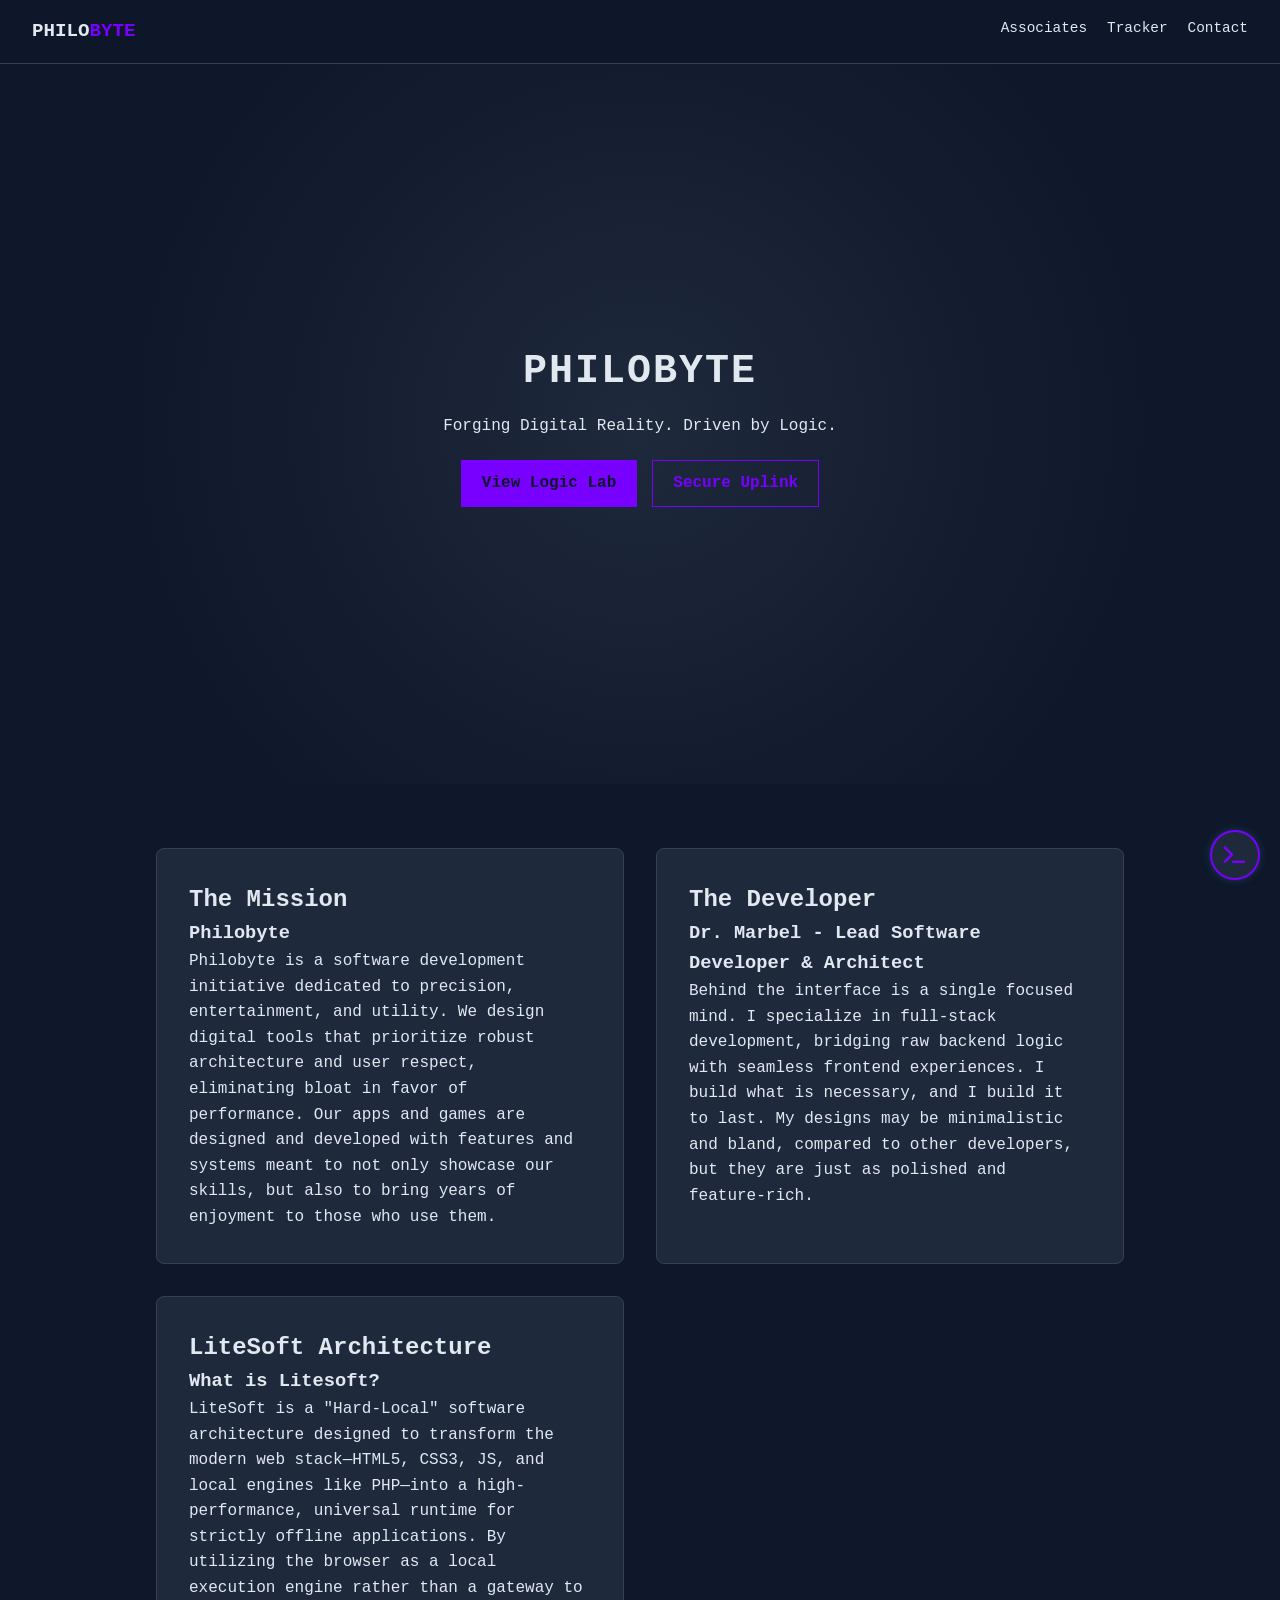
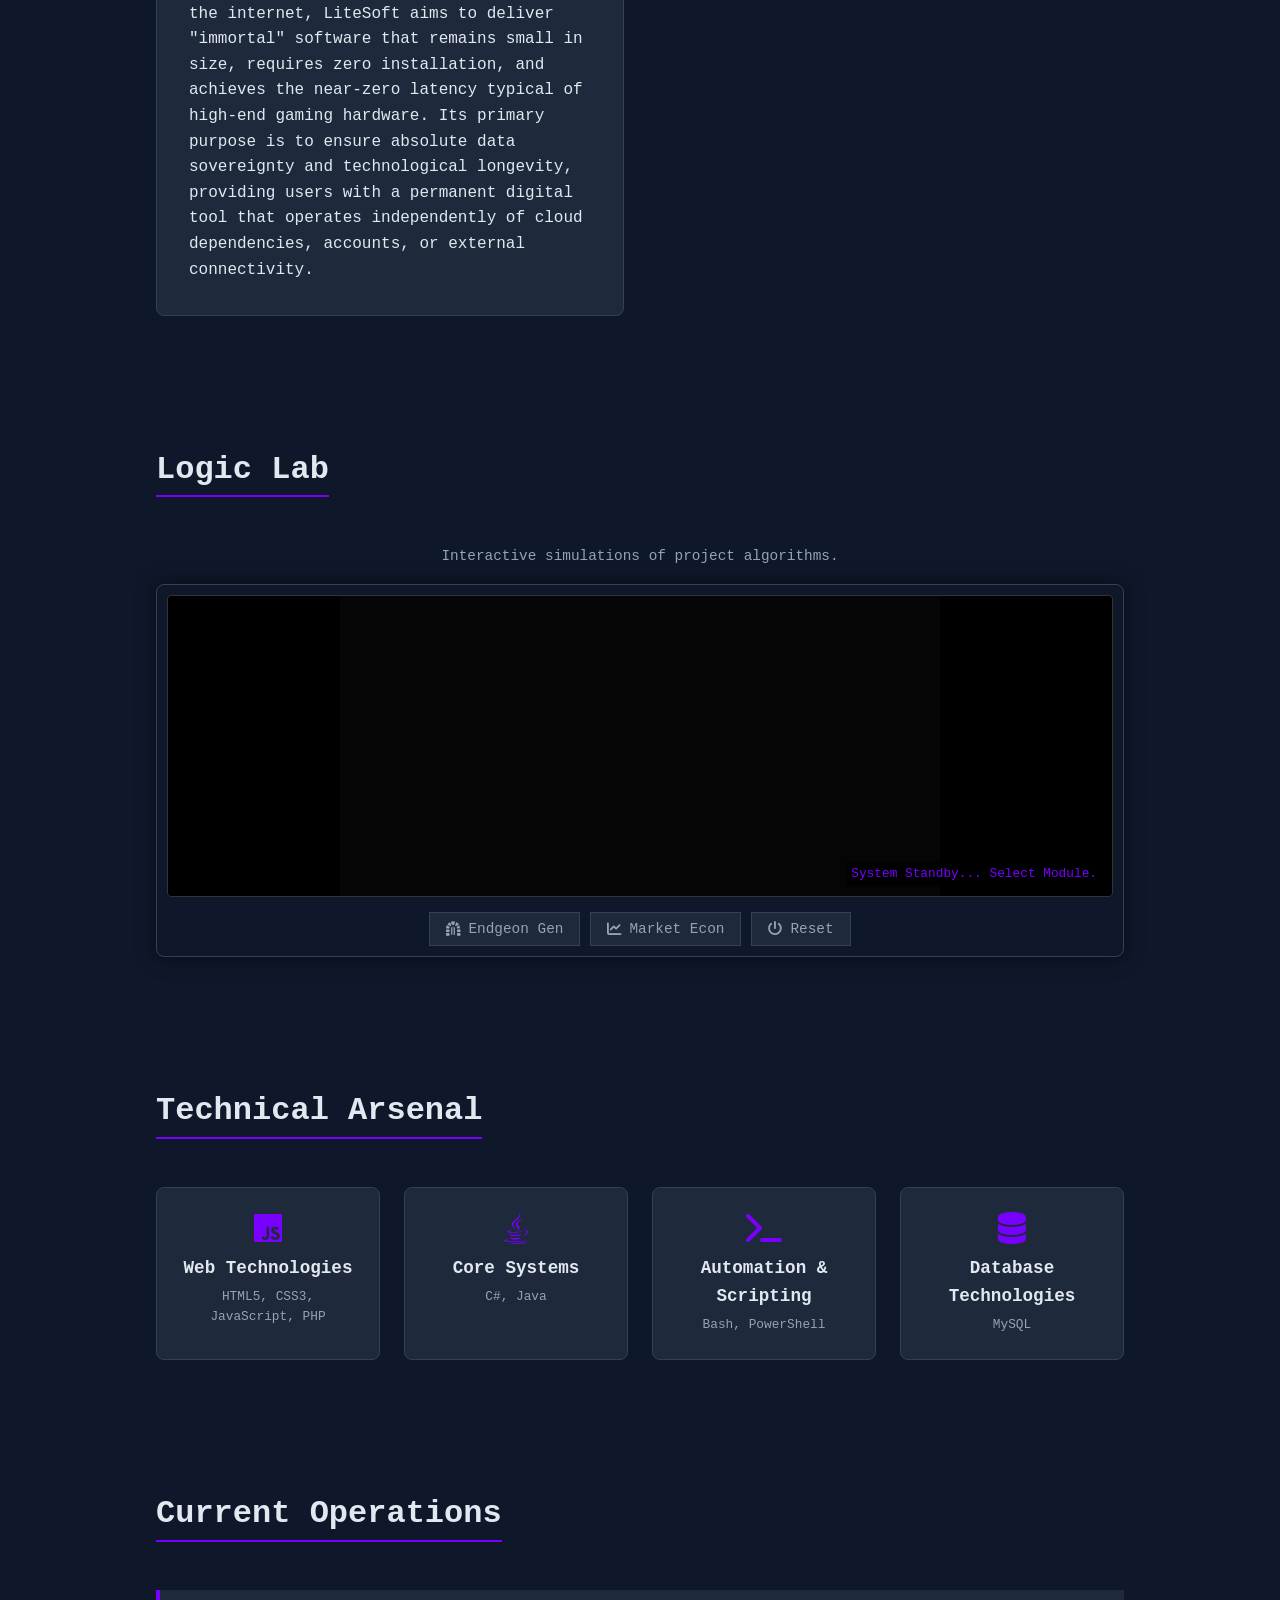
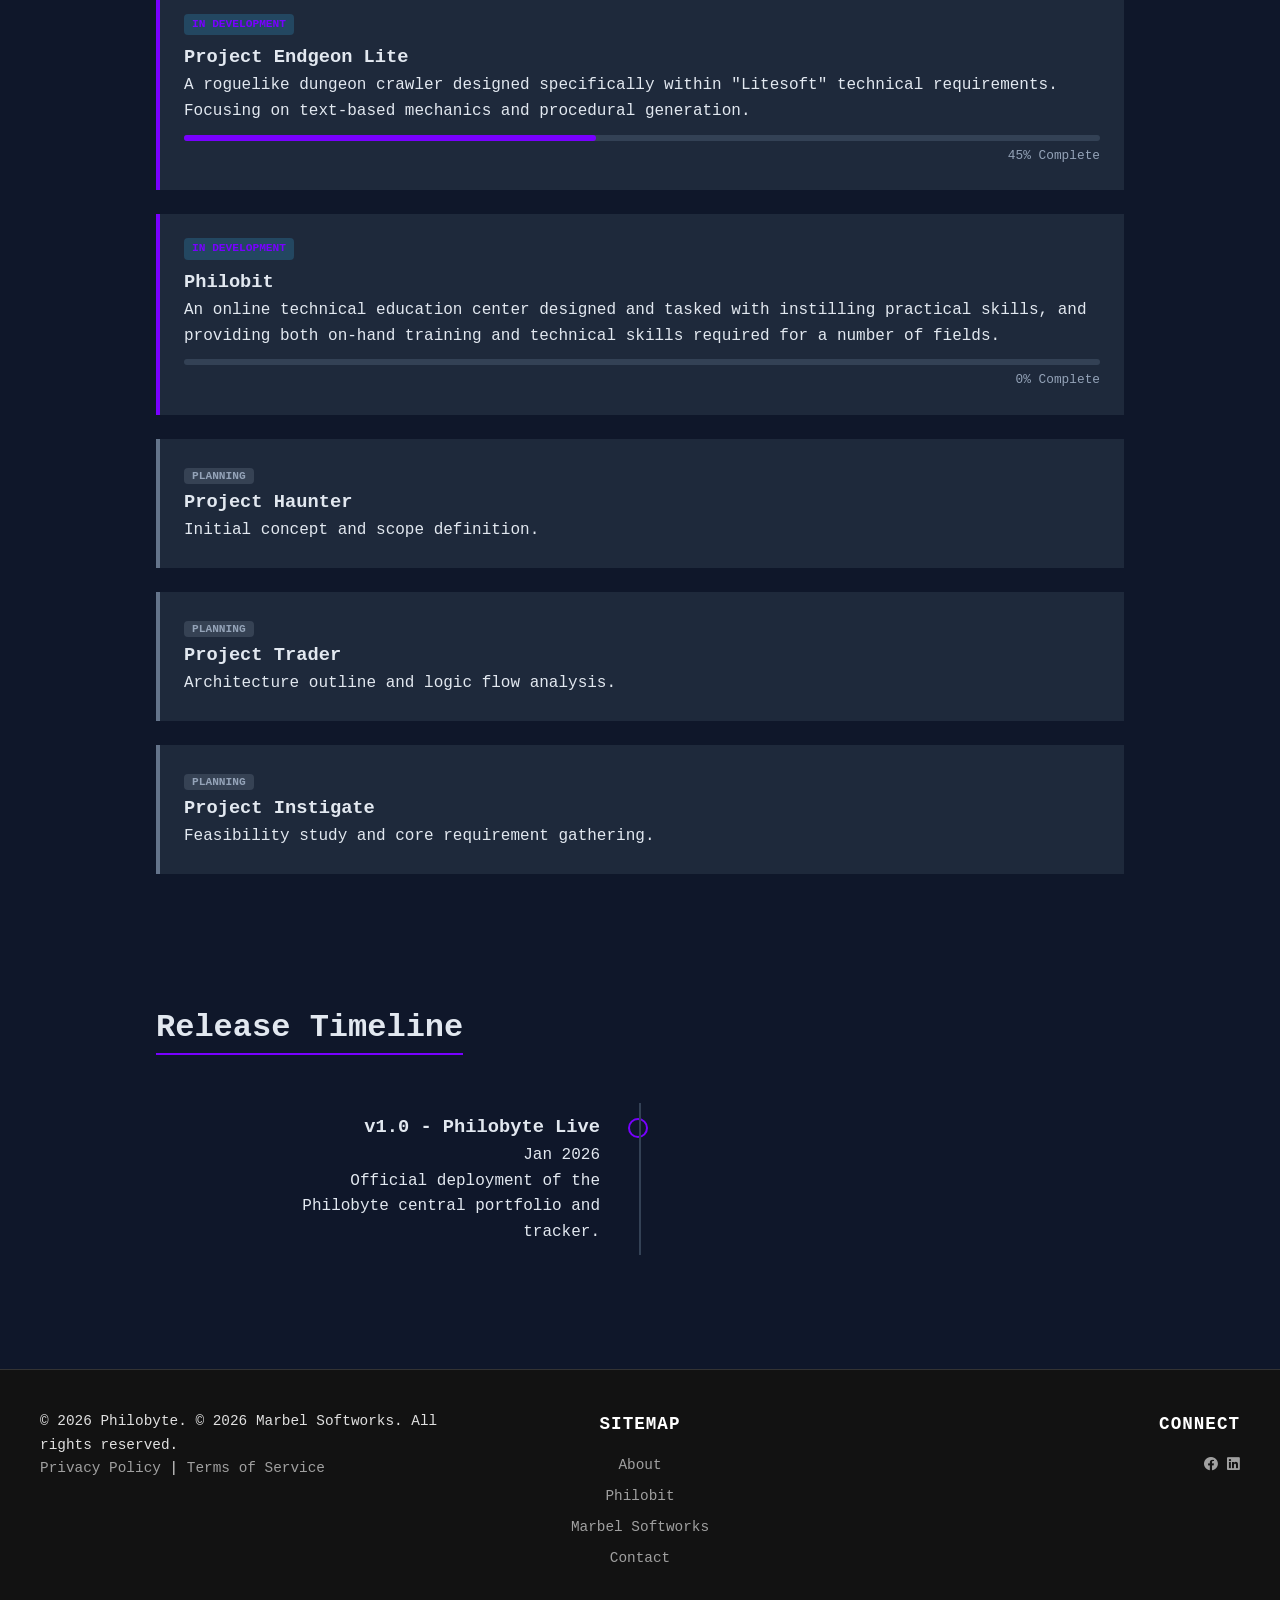
==== commit 68a98fe5: "Minor tweaks" ====
--- a/index.html
+++ b/index.html
@@ -1,14 +1,22 @@
 <!DOCTYPE html>
 <html lang="en">
 <head>
+    <!--
+        Developer: Dr. Marbel
+        Company: Marbel Softworks
+        Date Started: 01.13.2926
+        Date Modified: 01.26.2026
+    -->
+
     <meta charset="UTF-8">
     <meta name="viewport" content="width=device-width, initial-scale=1.0">
     <title>Philobyte</title>
-    <link rel="stylesheet" href="style.css">
+    <link rel="stylesheet" href="styles.css">
     <link rel="stylesheet" href="https://cdnjs.cloudflare.com/ajax/libs/font-awesome/6.0.0/css/all.min.css">
 </head>
 <body>
 
+    <!--Navigation-->
     <nav class="navbar">
         <div class="logo">PHILO<span class="highlight">BYTE</span></div>
         <ul class="nav-links">
@@ -18,6 +26,7 @@
         </ul>
     </nav>
 
+    <!--Hero Section-->
     <header class="hero">
         <div class="hero-content fade-in-up">
             <h1>PHILOBYTE</h1>
@@ -29,6 +38,7 @@
         </div>
     </header>
 
+    <!--About Cards-->
     <section id="about" class="container split-section">
         <div class="card entity fade-in-scroll">
             <h2>The Mission</h2>
@@ -47,6 +57,7 @@
         </div>
     </section>
 
+    <!--Logic Lab-->
     <section id="lab" class="container">
         <h2 class="section-title">Logic Lab</h2>
         <p style="text-align:center; margin-bottom: 1rem; color: var(--text-muted); font-size: 0.9rem;">
@@ -77,6 +88,7 @@
         </div>
     </section>
 
+    <!--Technical Arsenal-->
     <section id="arsenal" class="container">
         <h2 class="section-title">Technical Arsenal</h2>
         <div class="tech-grid fade-in-scroll">
@@ -95,9 +107,15 @@
                 <h3>Automation & Scripting</h3>
                 <p>Bash, PowerShell</p>
             </div>
-        </div>
-    </section>
-
+            <div class="tech-card">
+                <i class="fa-solid fa-database"></i>
+                <h3>Database Technologies</h3>
+                <p>MySQL</p>
+            </div>
+        </div>
+    </section>
+
+    <!--Operations Tracker-->
     <section id="tracker" class="container">
         <h2 class="section-title">Current Operations</h2>
         <div class="tracker-board fade-in-scroll">
@@ -141,6 +159,7 @@
         </div>
     </section>
 
+    <!--Release Timeline-->
     <section id="timeline" class="container">
         <h2 class="section-title">Release Timeline</h2>
         <div class="timeline-wrapper">
@@ -173,7 +192,6 @@
             <h3>Connect</h3>
             <div class="social-icons">
                 <a href="#"><i class="fab fa-facebook"></i></a>
-                <a href="#"><i class="fab fa-twitter"></i></a>
                 <a href="#"><i class="fab fa-linkedin"></i></a>
             </div>
         </div>
--- a/styles.css
+++ b/styles.css
@@ -0,0 +1,637 @@
+/* ==========================================================================
+   PHILOBYTE & MARBEL SOFTWORKS - MASTER STYLESHEET
+==========================================================================
+
+   TABLE OF CONTENTS
+   1.  CSS Variables (Theme Configuration)
+   2.  Reset & Global Styles
+   3.  Navigation Bar
+   4.  Hero Section
+   5.  Layout Utilities (Containers, Titles)
+   6.  Components: Cards & Grids
+   7.  Components: Buttons
+   8.  Feature: Logic Lab (Canvas Console)
+   9.  Feature: Project Tracker & Status
+   10. Feature: Timeline
+   11. Widget: Terminal
+   12. Footer
+   13. Animations & Responsive Breakpoints
+
+   LEGEND - CLASSES & IDs
+   -----------------------------------------------------------------------
+   .container ........ Centers content with max-width
+   .card ............. Basic content box with border/bg
+   .btn, .btn-accent . Button styles (Standard & Primary)
+   .navbar ........... Top navigation bar
+   .hero ............. Top landing area
+   .split-section .... 2-column grid layout
+   .lab-console ...... Container for the Logic Lab canvas
+   #lab-canvas ....... The actual HTML canvas element
+   #terminal-modal ... The popup terminal window
+   .timeline-item .... Individual event on the vertical timeline
+   .footer-section ... Columns inside the footer (Legal, Nav, Social)
+   -----------------------------------------------------------------------
+*/
+
+/* -----------------------------------------------------------------------
+   1. CSS VARIABLES (THEME CONFIGURATION)
+   ----------------------------------------------------------------------- */
+:root {
+    /* Backgrounds */
+    --bg-dark: #0f172a;        /* Main Page Background */
+    --bg-card: #1e293b;        /* Card/Module Background */
+    --terminal-bg: rgba(10, 10, 10, 0.95);
+
+    /* Text Colors */
+    --text-main: #e2e8f0;      /* Primary Text */
+    --text-muted: #94a3b8;     /* Secondary/Description Text */
+    --terminal-green: #22c55e; /* Terminal Output Text */
+
+    /* Accent Colors */
+    --accent: #7800FF;         /* Primary Brand Color (Purple) */
+    --accent-alt: #6a5acd;     /* Secondary Purple (Slate Blue) */
+    --accent-red: #ef4444;     /* Error/Danger/Action */
+    --accent-green: #22c55e;   /* Success/Go */
+    
+    /* Effects */
+    --accent-glow: rgba(56, 189, 248, 0.2);
+}
+
+/* -----------------------------------------------------------------------
+   2. RESET & GLOBAL STYLES
+   ----------------------------------------------------------------------- */
+* {
+    margin: 0;
+    padding: 0;
+    box-sizing: border-box;
+    font-family: 'Courier New', 'Roboto Mono', monospace;
+}
+
+body {
+    background-color: var(--bg-dark);
+    color: var(--text-main);
+    line-height: 1.6;
+    overflow-x: hidden; /* Prevents horizontal scrollbar */
+}
+
+a {
+    text-decoration: none;
+    transition: color 0.3s ease;
+}
+
+/* -----------------------------------------------------------------------
+   3. NAVIGATION BAR
+   ----------------------------------------------------------------------- */
+.navbar {
+    display: flex;
+    justify-content: space-between;
+    padding: 1rem 2rem;
+    background: rgba(15, 23, 42, 0.95); /* Slight transparency */
+    position: sticky;
+    top: 0;
+    z-index: 100;
+    border-bottom: 1px solid #334155;
+}
+
+.logo {
+    font-weight: bold;
+    font-size: 1.2rem;
+}
+
+.highlight {
+    color: var(--accent);
+}
+
+.nav-links {
+    list-style: none;
+    display: flex;
+    gap: 20px;
+}
+
+.nav-links a {
+    color: var(--text-main);
+    font-size: 0.9rem;
+}
+
+.nav-links a:hover {
+    color: var(--accent);
+}
+
+/* -----------------------------------------------------------------------
+   4. HERO SECTION
+   ----------------------------------------------------------------------- */
+.hero {
+    height: 80vh;
+    display: flex;
+    align-items: center;
+    justify-content: center;
+    text-align: center;
+    background: radial-gradient(circle at center, #1e293b 0%, #0f172a 70%);
+}
+
+.hero h1 {
+    font-size: 2.5rem;
+    margin-bottom: 10px;
+    letter-spacing: 2px;
+}
+
+.hero-btns {
+    margin-top: 20px;
+    display: flex;
+    gap: 15px;
+    justify-content: center;
+}
+
+/* -----------------------------------------------------------------------
+   5. LAYOUT UTILITIES
+   ----------------------------------------------------------------------- */
+.container {
+    max-width: 1000px;
+    margin: 0 auto;
+    padding: 4rem 1rem;
+}
+
+.section-title {
+    text-align: center;
+    margin-bottom: 3rem;
+    font-size: 2rem;
+    border-bottom: 2px solid var(--accent);
+    display: inline-block;
+}
+
+/* Dual Profile / Split Layouts */
+.split-section {
+    display: grid;
+    grid-template-columns: 1fr 1fr;
+    gap: 2rem;
+}
+
+/* -----------------------------------------------------------------------
+   6. COMPONENTS: CARDS & GRIDS
+   ----------------------------------------------------------------------- */
+/* Generic Card */
+.card {
+    background: var(--bg-card);
+    padding: 2rem;
+    border-radius: 8px;
+    border: 1px solid #334155;
+    transition: transform 0.3s, box-shadow 0.3s;
+}
+
+.card:hover {
+    transform: translateY(-5px);
+    box-shadow: 0 10px 20px var(--accent-glow);
+    border-color: var(--accent);
+}
+
+/* Tech Grid Cards */
+.tech-grid {
+    display: grid;
+    grid-template-columns: repeat(auto-fit, minmax(200px, 1fr));
+    gap: 1.5rem;
+}
+
+.tech-card {
+    background: var(--bg-card);
+    padding: 1.5rem;
+    border: 1px solid #334155;
+    text-align: center;
+    border-radius: 8px;
+}
+
+.tech-card i {
+    font-size: 2rem;
+    color: var(--accent);
+    margin-bottom: 10px;
+}
+
+.tech-card h3 {
+    font-size: 1.1rem;
+    margin-bottom: 5px;
+}
+
+.tech-card p {
+    font-size: 0.8rem;
+    color: var(--text-muted);
+}
+
+/* -----------------------------------------------------------------------
+   7. COMPONENTS: BUTTONS
+   ----------------------------------------------------------------------- */
+.btn {
+    display: inline-block;
+    padding: 10px 20px;
+    border: 1px solid var(--accent);
+    background: var(--accent);
+    color: var(--bg-dark);
+    text-decoration: none;
+    font-weight: bold;
+    transition: all 0.3s ease;
+}
+
+.btn:hover {
+    box-shadow: 0 0 15px var(--accent-glow);
+    transform: translateY(-2px);
+}
+
+.btn-outline {
+    background: transparent;
+    color: var(--accent);
+    border: 1px solid var(--accent);
+    margin-top: 0; /* Reset margin for inline use in Hero */
+    padding: 10px 20px;
+}
+
+/* Primary Call-to-Action Style */
+.btn-accent {
+    background-color: var(--accent-alt);
+    color: #ffffff;
+    box-shadow: 0 2px 4px rgba(0,0,0,0.2);
+    margin-top: 25px;
+}
+
+.btn-accent:hover {
+    background-color: #7b6bdb; /* Lighter Purple */
+    transform: translateY(-3px);
+    box-shadow: 0 6px 12px rgba(0,0,0,0.3);
+}
+
+.btn-accent:active {
+    transform: translateY(-1px);
+    box-shadow: 0 3px 6px rgba(0,0,0,0.2);
+}
+
+/* -----------------------------------------------------------------------
+   8. FEATURE: LOGIC LAB (CANVAS CONSOLE)
+   ----------------------------------------------------------------------- */
+.lab-console {
+    background: #0f172a;
+    border: 1px solid #334155;
+    border-radius: 8px;
+    padding: 10px;
+    box-shadow: 0 0 20px rgba(0,0,0,0.5);
+}
+
+.screen-wrapper {
+    position: relative;
+    background: #000;
+    border: 1px solid #333;
+    border-radius: 4px;
+    margin-bottom: 15px;
+    overflow: hidden;
+    display: flex;
+    justify-content: center;
+    align-items: center;
+}
+
+#lab-canvas {
+    width: 100%;
+    max-width: 600px;
+    background: #050505;
+    image-rendering: pixelated; 
+}
+
+.overlay-text {
+    position: absolute;
+    bottom: 10px;
+    right: 10px;
+    font-size: 0.8rem;
+    color: var(--accent);
+    font-family: monospace;
+    background: rgba(0,0,0,0.7);
+    padding: 2px 5px;
+}
+
+.lab-controls {
+    display: flex;
+    gap: 10px;
+    justify-content: center;
+    flex-wrap: wrap;
+}
+
+.lab-btn {
+    background: var(--bg-card);
+    border: 1px solid #334155;
+    color: var(--text-muted);
+    padding: 8px 16px;
+    cursor: pointer;
+    transition: all 0.2s;
+    font-size: 0.9rem;
+    display: flex;
+    align-items: center;
+    gap: 8px;
+}
+
+.lab-btn:hover, .lab-btn.active {
+    border-color: var(--accent);
+    color: var(--accent);
+    background: rgba(56, 189, 248, 0.1);
+}
+
+.btn-action {
+    background: var(--accent-red);
+    color: white;
+    border: none;
+    padding: 10px 20px;
+    font-weight: bold;
+    cursor: pointer;
+    border-radius: 4px;
+    box-shadow: 0 0 10px rgba(239, 68, 68, 0.4);
+}
+
+.btn-action:active {
+    transform: scale(0.95);
+}
+
+/* -----------------------------------------------------------------------
+   9. FEATURE: PROJECT TRACKER & STATUS
+   ----------------------------------------------------------------------- */
+.tracker-board {
+    display: flex;
+    flex-direction: column;
+    gap: 1.5rem;
+}
+
+.status-item {
+    background: var(--bg-card);
+    padding: 1.5rem;
+    border-left: 4px solid #64748b;
+}
+
+.status-item.active-project {
+    border-left: 4px solid var(--accent);
+}
+
+.status-header {
+    display: flex;
+    justify-content: space-between;
+    align-items: center;
+    margin-bottom: 0.5rem;
+}
+
+.badge {
+    font-size: 0.7rem;
+    padding: 2px 8px;
+    border-radius: 4px;
+    text-transform: uppercase;
+    font-weight: bold;
+}
+
+.badge.working {
+    background: rgba(56, 189, 248, 0.2);
+    color: var(--accent);
+}
+
+.badge.planning {
+    background: rgba(148, 163, 184, 0.2);
+    color: var(--text-muted);
+}
+
+.progress-bar {
+    width: 100%;
+    height: 6px;
+    background: #334155;
+    margin-top: 10px;
+    border-radius: 3px;
+}
+
+.fill {
+    height: 100%;
+    background: var(--accent);
+    border-radius: 3px;
+}
+
+.percent {
+    font-size: 0.8rem;
+    color: var(--text-muted);
+    float: right;
+    margin-top: 5px;
+}
+
+/* -----------------------------------------------------------------------
+   10. FEATURE: TIMELINE
+   ----------------------------------------------------------------------- */
+.timeline-wrapper {
+    position: relative;
+    max-width: 800px;
+    margin: 0 auto;
+}
+
+.timeline-wrapper::after {
+    content: '';
+    position: absolute;
+    width: 2px;
+    background: #334155;
+    top: 0;
+    bottom: 0;
+    left: 50%;
+    margin-left: -1px;
+}
+
+.timeline-item {
+    padding: 10px 40px;
+    position: relative;
+    width: 50%;
+    box-sizing: border-box;
+}
+
+.timeline-item.left {
+    left: 0;
+    text-align: right;
+}
+
+.timeline-item.right {
+    left: 50%;
+}
+
+.timeline-item::after {
+    content: '';
+    position: absolute;
+    width: 16px;
+    height: 16px;
+    right: -8px;
+    background: var(--bg-dark);
+    border: 2px solid var(--accent);
+    top: 15px;
+    border-radius: 50%;
+    z-index: 1;
+}
+
+.timeline-item.right::after {
+    left: -8px;
+}
+
+/* -----------------------------------------------------------------------
+   11. WIDGET: TERMINAL
+   ----------------------------------------------------------------------- */
+.terminal-toggle {
+    position: fixed;
+    bottom: 20px;
+    right: 20px;
+    background: var(--bg-card);
+    border: 2px solid var(--accent);
+    width: 50px;
+    height: 50px;
+    border-radius: 50%;
+    display: flex;
+    align-items: center;
+    justify-content: center;
+    cursor: pointer;
+    z-index: 300;
+    box-shadow: 0 0 10px var(--accent-glow);
+}
+
+.terminal-toggle i {
+    color: var(--accent);
+    font-size: 1.2rem;
+}
+
+.terminal-hidden { display: none; }
+.terminal-visible { display: block; }
+
+#terminal-modal {
+    position: fixed;
+    bottom: 80px;
+    right: 20px;
+    width: 300px;
+    height: 350px;
+    background: var(--terminal-bg);
+    border: 1px solid var(--accent);
+    border-radius: 6px;
+    display: none;
+    flex-direction: column;
+    z-index: 300;
+    font-size: 0.8rem;
+}
+
+.terminal-header {
+    background: #333;
+    color: #fff;
+    padding: 5px 10px;
+    font-size: 0.7rem;
+    display: flex;
+    justify-content: space-between;
+    cursor: pointer;
+}
+
+.terminal-body {
+    padding: 10px;
+    flex-grow: 1;
+    overflow-y: auto;
+    color: var(--terminal-green);
+    font-size: 0.9rem;
+}
+
+.input-line { display: flex; gap: 5px; }
+
+#cmd-input {
+    background: transparent;
+    border: none;
+    color: var(--text-main);
+    flex-grow: 1;
+    outline: none;
+    font-family: monospace;
+}
+
+/* -----------------------------------------------------------------------
+   12. FOOTER
+   ----------------------------------------------------------------------- */
+footer {
+    background-color: #121212;
+    color: #e0e0e0;
+    padding: 40px 20px;
+    border-top: 1px solid #333;
+    font-size: 0.9rem;
+    margin-top: 50px; /* Separates footer from last content */
+}
+
+.footer-container {
+    display: flex;
+    justify-content: space-between;
+    align-items: flex-start;
+    max-width: 1200px;
+    margin: 0 auto;
+}
+
+.footer-section {
+    flex: 1;
+}
+
+.footer-section.legal { text-align: left; }
+.footer-section.navigation { text-align: center; }
+.footer-section.social { text-align: right; }
+
+.footer-section h3 {
+    color: #fff;
+    margin-bottom: 15px;
+    font-size: 1.1rem;
+    text-transform: uppercase;
+    letter-spacing: 1px;
+}
+
+.footer-section ul {
+    list-style: none;
+}
+
+.footer-section li {
+    margin-bottom: 8px;
+}
+
+footer a {
+    color: #a0a0a0;
+}
+
+footer a:hover {
+    color: var(--accent-alt);
+}
+
+/* -----------------------------------------------------------------------
+   13. ANIMATIONS & RESPONSIVE BREAKPOINTS
+   ----------------------------------------------------------------------- */
+/* Fade In Animation Classes */
+.fade-in-up {
+    animation: fadeInUp 1s ease-out;
+}
+
+@keyframes fadeInUp {
+    from { opacity: 0; transform: translateY(20px); }
+    to { opacity: 1; transform: translateY(0); }
+}
+
+.fade-in-scroll {
+    opacity: 0;
+    transform: translateY(20px);
+    transition: opacity 0.6s ease-out, transform 0.6s ease-out;
+}
+
+.fade-in-scroll.visible {
+    opacity: 1;
+    transform: translateY(0);
+}
+
+/* Mobile Responsiveness (Max Width: 768px) */
+@media screen and (max-width: 768px) {
+    /* Split sections stack vertically */
+    .split-section {
+        grid-template-columns: 1fr;
+    }
+    
+    /* Footer stacks vertically */
+    .footer-container {
+        flex-direction: column;
+        align-items: center;
+    }
+    
+    .footer-section {
+        text-align: center !important;
+        margin-bottom: 30px;
+    }
+
+    /* Timeline Adjustments */
+    .timeline-wrapper::after { left: 31px; }
+    .timeline-item { width: 100%; padding-left: 70px; padding-right: 25px; }
+    .timeline-item.left { text-align: left; }
+    .timeline-item.left::after { left: 23px; }
+    .timeline-item.right { left: 0; }
+    .timeline-item.right::after { left: 23px; }
+}
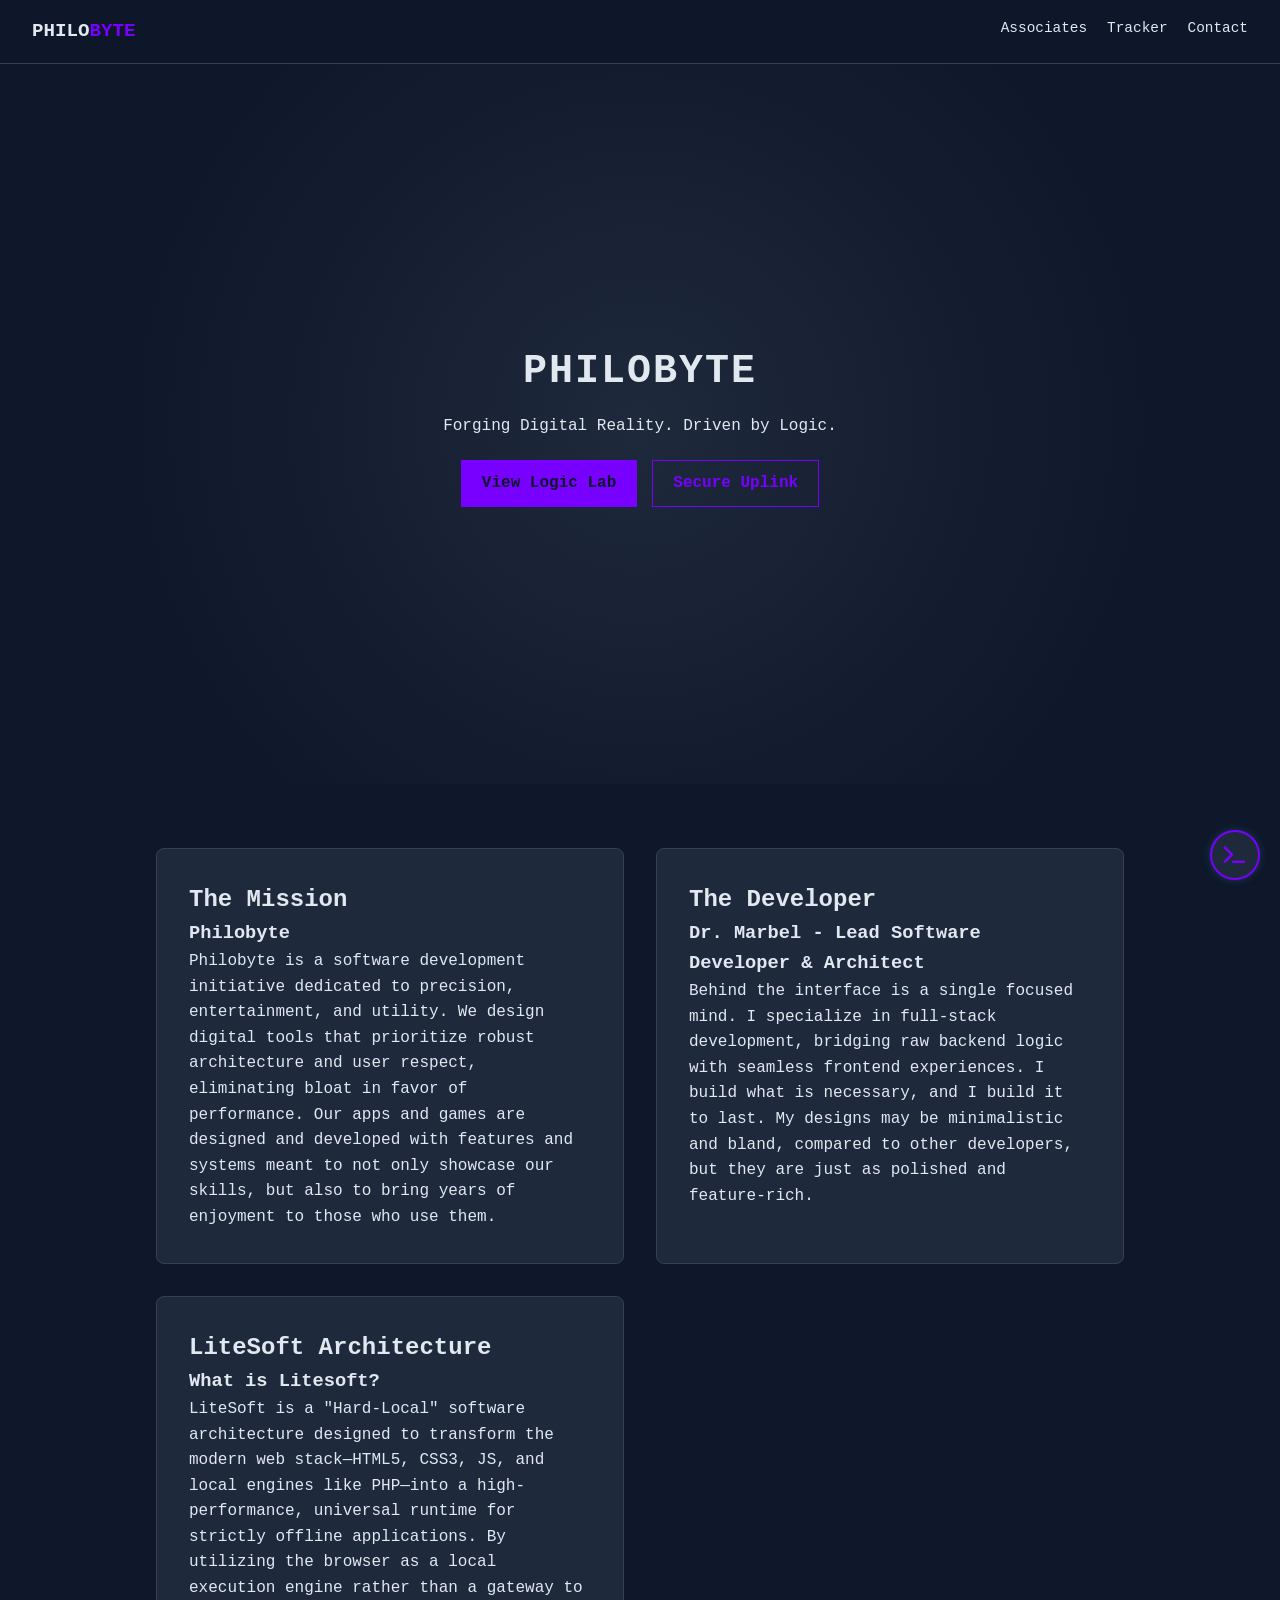
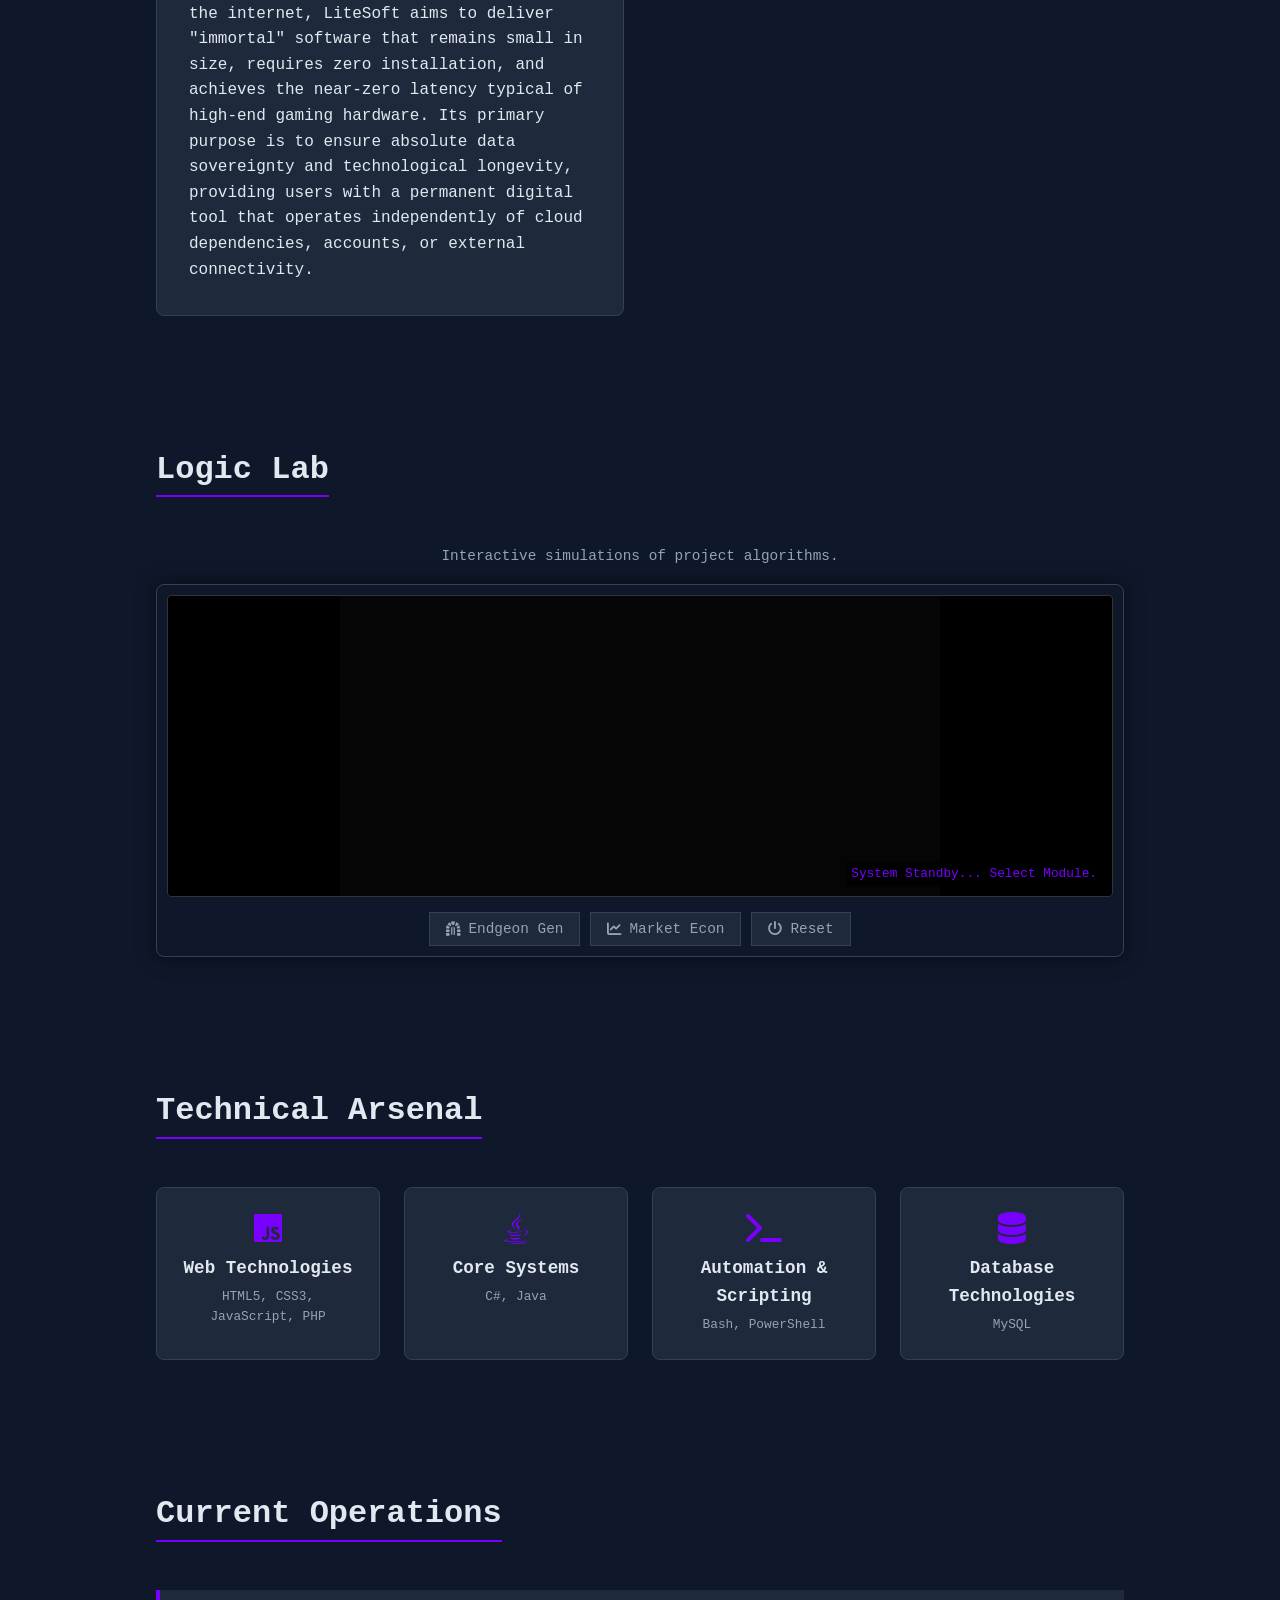
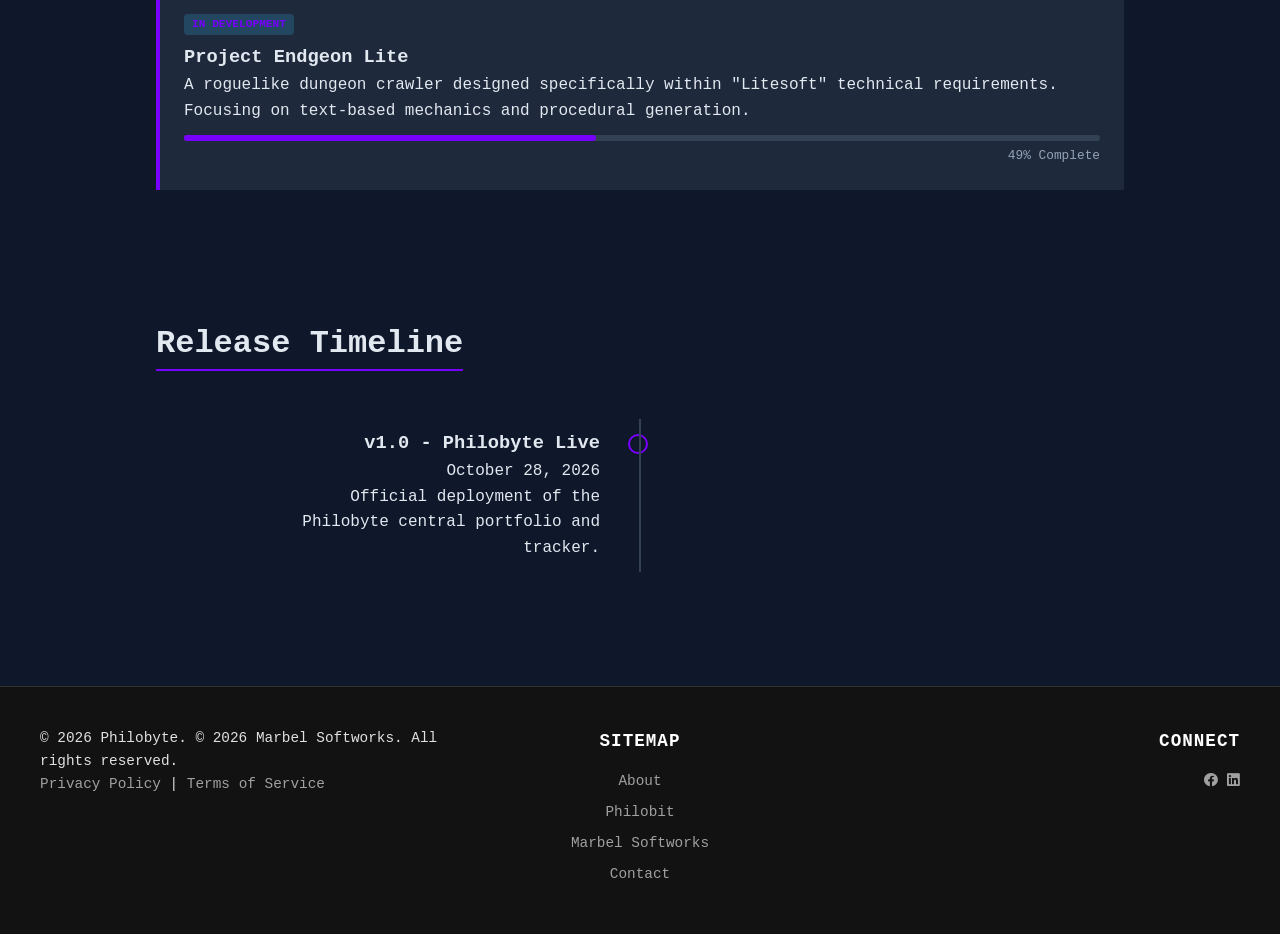
==== commit 73806b03: "Updated Operation Tracker and LIVE date" ====
--- a/index.html
+++ b/index.html
@@ -4,14 +4,14 @@
     <!--
         Developer: Dr. Marbel
         Company: Marbel Softworks
-        Date Started: 01.13.2926
-        Date Modified: 01.26.2026
+        Date Started: 01.13.2026
+        Date Modified: 10.28.2026
     -->
 
     <meta charset="UTF-8">
     <meta name="viewport" content="width=device-width, initial-scale=1.0">
     <title>Philobyte</title>
-    <link rel="stylesheet" href="styles.css">
+    <link rel="stylesheet" href="assets/css/styles.css">
     <link rel="stylesheet" href="https://cdnjs.cloudflare.com/ajax/libs/font-awesome/6.0.0/css/all.min.css">
 </head>
 <body>
@@ -128,33 +128,7 @@
                 <div class="progress-bar">
                     <div class="fill" style="width: 45%;"></div>
                 </div>
-                <span class="percent">45% Complete</span>
-            </div>
-            <div class="status-item active-project">
-                <div class="status-header">
-                    <span class="badge working">IN DEVELOPMENT</span>
-                </div>
-                <h3>Philobit</h3>
-                <p>An online technical education center designed and tasked with  instilling practical skills, and providing both on-hand training and technical skills required for a number of fields.</p>
-                <div class="progress-bar">
-                    <div class="fill" style="width: 0%;"></div>
-                </div>
-                <span class="percent">0% Complete</span>
-            </div>
-            <div class="status-item">
-                <span class="badge planning">PLANNING</span>
-                <h3>Project Haunter</h3>
-                <p>Initial concept and scope definition.</p>
-            </div>
-            <div class="status-item">
-                <span class="badge planning">PLANNING</span>
-                <h3>Project Trader</h3>
-                <p>Architecture outline and logic flow analysis.</p>
-            </div>
-            <div class="status-item">
-                <span class="badge planning">PLANNING</span>
-                <h3>Project Instigate</h3>
-                <p>Feasibility study and core requirement gathering.</p>
+                <span class="percent">49% Complete</span>
             </div>
         </div>
     </section>
@@ -166,7 +140,7 @@
             <div class="timeline-item left fade-in-scroll">
                 <div class="content">
                     <h3>v1.0 - Philobyte Live</h3>
-                    <span class="date">Jan 2026</span>
+                    <span class="date">October 28, 2026</span>
                     <p>Official deployment of the Philobyte central portfolio and tracker.</p>
                 </div>
             </div>
@@ -220,6 +194,6 @@
         </div>
     </div>
 
-    <script src="script.js"></script>
+    <script src="assets/js/script.js"></script>
 </body>
 </html>
--- a/assets/css/styles.css
+++ b/assets/css/styles.css
@@ -0,0 +1,637 @@
+/* ==========================================================================
+   PHILOBYTE - MASTER STYLESHEET
+==========================================================================
+
+   TABLE OF CONTENTS
+   1.  CSS Variables (Theme Configuration)
+   2.  Reset & Global Styles
+   3.  Navigation Bar
+   4.  Hero Section
+   5.  Layout Utilities (Containers, Titles)
+   6.  Components: Cards & Grids
+   7.  Components: Buttons
+   8.  Feature: Logic Lab (Canvas Console)
+   9.  Feature: Project Tracker & Status
+   10. Feature: Timeline
+   11. Widget: Terminal
+   12. Footer
+   13. Animations & Responsive Breakpoints
+
+   LEGEND - CLASSES & IDs
+   -----------------------------------------------------------------------
+   .container ........ Centers content with max-width
+   .card ............. Basic content box with border/bg
+   .btn, .btn-accent . Button styles (Standard & Primary)
+   .navbar ........... Top navigation bar
+   .hero ............. Top landing area
+   .split-section .... 2-column grid layout
+   .lab-console ...... Container for the Logic Lab canvas
+   #lab-canvas ....... The actual HTML canvas element
+   #terminal-modal ... The popup terminal window
+   .timeline-item .... Individual event on the vertical timeline
+   .footer-section ... Columns inside the footer (Legal, Nav, Social)
+   -----------------------------------------------------------------------
+*/
+
+/* -----------------------------------------------------------------------
+   1. CSS VARIABLES (THEME CONFIGURATION)
+   ----------------------------------------------------------------------- */
+:root {
+    /* Backgrounds */
+    --bg-dark: #0f172a;        /* Main Page Background */
+    --bg-card: #1e293b;        /* Card/Module Background */
+    --terminal-bg: rgba(10, 10, 10, 0.95);
+
+    /* Text Colors */
+    --text-main: #e2e8f0;      /* Primary Text */
+    --text-muted: #94a3b8;     /* Secondary/Description Text */
+    --terminal-green: #22c55e; /* Terminal Output Text */
+
+    /* Accent Colors */
+    --accent: #7800FF;         /* Primary Brand Color (Purple) */
+    --accent-alt: #6a5acd;     /* Secondary Purple (Slate Blue) */
+    --accent-red: #ef4444;     /* Error/Danger/Action */
+    --accent-green: #22c55e;   /* Success/Go */
+    
+    /* Effects */
+    --accent-glow: rgba(56, 189, 248, 0.2);
+}
+
+/* -----------------------------------------------------------------------
+   2. RESET & GLOBAL STYLES
+   ----------------------------------------------------------------------- */
+* {
+    margin: 0;
+    padding: 0;
+    box-sizing: border-box;
+    font-family: 'Courier New', 'Roboto Mono', monospace;
+}
+
+body {
+    background-color: var(--bg-dark);
+    color: var(--text-main);
+    line-height: 1.6;
+    overflow-x: hidden; /* Prevents horizontal scrollbar */
+}
+
+a {
+    text-decoration: none;
+    transition: color 0.3s ease;
+}
+
+/* -----------------------------------------------------------------------
+   3. NAVIGATION BAR
+   ----------------------------------------------------------------------- */
+.navbar {
+    display: flex;
+    justify-content: space-between;
+    padding: 1rem 2rem;
+    background: rgba(15, 23, 42, 0.95); /* Slight transparency */
+    position: sticky;
+    top: 0;
+    z-index: 100;
+    border-bottom: 1px solid #334155;
+}
+
+.logo {
+    font-weight: bold;
+    font-size: 1.2rem;
+}
+
+.highlight {
+    color: var(--accent);
+}
+
+.nav-links {
+    list-style: none;
+    display: flex;
+    gap: 20px;
+}
+
+.nav-links a {
+    color: var(--text-main);
+    font-size: 0.9rem;
+}
+
+.nav-links a:hover {
+    color: var(--accent);
+}
+
+/* -----------------------------------------------------------------------
+   4. HERO SECTION
+   ----------------------------------------------------------------------- */
+.hero {
+    height: 80vh;
+    display: flex;
+    align-items: center;
+    justify-content: center;
+    text-align: center;
+    background: radial-gradient(circle at center, #1e293b 0%, #0f172a 70%);
+}
+
+.hero h1 {
+    font-size: 2.5rem;
+    margin-bottom: 10px;
+    letter-spacing: 2px;
+}
+
+.hero-btns {
+    margin-top: 20px;
+    display: flex;
+    gap: 15px;
+    justify-content: center;
+}
+
+/* -----------------------------------------------------------------------
+   5. LAYOUT UTILITIES
+   ----------------------------------------------------------------------- */
+.container {
+    max-width: 1000px;
+    margin: 0 auto;
+    padding: 4rem 1rem;
+}
+
+.section-title {
+    text-align: center;
+    margin-bottom: 3rem;
+    font-size: 2rem;
+    border-bottom: 2px solid var(--accent);
+    display: inline-block;
+}
+
+/* Dual Profile / Split Layouts */
+.split-section {
+    display: grid;
+    grid-template-columns: 1fr 1fr;
+    gap: 2rem;
+}
+
+/* -----------------------------------------------------------------------
+   6. COMPONENTS: CARDS & GRIDS
+   ----------------------------------------------------------------------- */
+/* Generic Card */
+.card {
+    background: var(--bg-card);
+    padding: 2rem;
+    border-radius: 8px;
+    border: 1px solid #334155;
+    transition: transform 0.3s, box-shadow 0.3s;
+}
+
+.card:hover {
+    transform: translateY(-5px);
+    box-shadow: 0 10px 20px var(--accent-glow);
+    border-color: var(--accent);
+}
+
+/* Tech Grid Cards */
+.tech-grid {
+    display: grid;
+    grid-template-columns: repeat(auto-fit, minmax(200px, 1fr));
+    gap: 1.5rem;
+}
+
+.tech-card {
+    background: var(--bg-card);
+    padding: 1.5rem;
+    border: 1px solid #334155;
+    text-align: center;
+    border-radius: 8px;
+}
+
+.tech-card i {
+    font-size: 2rem;
+    color: var(--accent);
+    margin-bottom: 10px;
+}
+
+.tech-card h3 {
+    font-size: 1.1rem;
+    margin-bottom: 5px;
+}
+
+.tech-card p {
+    font-size: 0.8rem;
+    color: var(--text-muted);
+}
+
+/* -----------------------------------------------------------------------
+   7. COMPONENTS: BUTTONS
+   ----------------------------------------------------------------------- */
+.btn {
+    display: inline-block;
+    padding: 10px 20px;
+    border: 1px solid var(--accent);
+    background: var(--accent);
+    color: var(--bg-dark);
+    text-decoration: none;
+    font-weight: bold;
+    transition: all 0.3s ease;
+}
+
+.btn:hover {
+    box-shadow: 0 0 15px var(--accent-glow);
+    transform: translateY(-2px);
+}
+
+.btn-outline {
+    background: transparent;
+    color: var(--accent);
+    border: 1px solid var(--accent);
+    margin-top: 0; /* Reset margin for inline use in Hero */
+    padding: 10px 20px;
+}
+
+/* Primary Call-to-Action Style */
+.btn-accent {
+    background-color: var(--accent-alt);
+    color: #ffffff;
+    box-shadow: 0 2px 4px rgba(0,0,0,0.2);
+    margin-top: 25px;
+}
+
+.btn-accent:hover {
+    background-color: #7b6bdb; /* Lighter Purple */
+    transform: translateY(-3px);
+    box-shadow: 0 6px 12px rgba(0,0,0,0.3);
+}
+
+.btn-accent:active {
+    transform: translateY(-1px);
+    box-shadow: 0 3px 6px rgba(0,0,0,0.2);
+}
+
+/* -----------------------------------------------------------------------
+   8. FEATURE: LOGIC LAB (CANVAS CONSOLE)
+   ----------------------------------------------------------------------- */
+.lab-console {
+    background: #0f172a;
+    border: 1px solid #334155;
+    border-radius: 8px;
+    padding: 10px;
+    box-shadow: 0 0 20px rgba(0,0,0,0.5);
+}
+
+.screen-wrapper {
+    position: relative;
+    background: #000;
+    border: 1px solid #333;
+    border-radius: 4px;
+    margin-bottom: 15px;
+    overflow: hidden;
+    display: flex;
+    justify-content: center;
+    align-items: center;
+}
+
+#lab-canvas {
+    width: 100%;
+    max-width: 600px;
+    background: #050505;
+    image-rendering: pixelated; 
+}
+
+.overlay-text {
+    position: absolute;
+    bottom: 10px;
+    right: 10px;
+    font-size: 0.8rem;
+    color: var(--accent);
+    font-family: monospace;
+    background: rgba(0,0,0,0.7);
+    padding: 2px 5px;
+}
+
+.lab-controls {
+    display: flex;
+    gap: 10px;
+    justify-content: center;
+    flex-wrap: wrap;
+}
+
+.lab-btn {
+    background: var(--bg-card);
+    border: 1px solid #334155;
+    color: var(--text-muted);
+    padding: 8px 16px;
+    cursor: pointer;
+    transition: all 0.2s;
+    font-size: 0.9rem;
+    display: flex;
+    align-items: center;
+    gap: 8px;
+}
+
+.lab-btn:hover, .lab-btn.active {
+    border-color: var(--accent);
+    color: var(--accent);
+    background: rgba(56, 189, 248, 0.1);
+}
+
+.btn-action {
+    background: var(--accent-red);
+    color: white;
+    border: none;
+    padding: 10px 20px;
+    font-weight: bold;
+    cursor: pointer;
+    border-radius: 4px;
+    box-shadow: 0 0 10px rgba(239, 68, 68, 0.4);
+}
+
+.btn-action:active {
+    transform: scale(0.95);
+}
+
+/* -----------------------------------------------------------------------
+   9. FEATURE: PROJECT TRACKER & STATUS
+   ----------------------------------------------------------------------- */
+.tracker-board {
+    display: flex;
+    flex-direction: column;
+    gap: 1.5rem;
+}
+
+.status-item {
+    background: var(--bg-card);
+    padding: 1.5rem;
+    border-left: 4px solid #64748b;
+}
+
+.status-item.active-project {
+    border-left: 4px solid var(--accent);
+}
+
+.status-header {
+    display: flex;
+    justify-content: space-between;
+    align-items: center;
+    margin-bottom: 0.5rem;
+}
+
+.badge {
+    font-size: 0.7rem;
+    padding: 2px 8px;
+    border-radius: 4px;
+    text-transform: uppercase;
+    font-weight: bold;
+}
+
+.badge.working {
+    background: rgba(56, 189, 248, 0.2);
+    color: var(--accent);
+}
+
+.badge.planning {
+    background: rgba(148, 163, 184, 0.2);
+    color: var(--text-muted);
+}
+
+.progress-bar {
+    width: 100%;
+    height: 6px;
+    background: #334155;
+    margin-top: 10px;
+    border-radius: 3px;
+}
+
+.fill {
+    height: 100%;
+    background: var(--accent);
+    border-radius: 3px;
+}
+
+.percent {
+    font-size: 0.8rem;
+    color: var(--text-muted);
+    float: right;
+    margin-top: 5px;
+}
+
+/* -----------------------------------------------------------------------
+   10. FEATURE: TIMELINE
+   ----------------------------------------------------------------------- */
+.timeline-wrapper {
+    position: relative;
+    max-width: 800px;
+    margin: 0 auto;
+}
+
+.timeline-wrapper::after {
+    content: '';
+    position: absolute;
+    width: 2px;
+    background: #334155;
+    top: 0;
+    bottom: 0;
+    left: 50%;
+    margin-left: -1px;
+}
+
+.timeline-item {
+    padding: 10px 40px;
+    position: relative;
+    width: 50%;
+    box-sizing: border-box;
+}
+
+.timeline-item.left {
+    left: 0;
+    text-align: right;
+}
+
+.timeline-item.right {
+    left: 50%;
+}
+
+.timeline-item::after {
+    content: '';
+    position: absolute;
+    width: 16px;
+    height: 16px;
+    right: -8px;
+    background: var(--bg-dark);
+    border: 2px solid var(--accent);
+    top: 15px;
+    border-radius: 50%;
+    z-index: 1;
+}
+
+.timeline-item.right::after {
+    left: -8px;
+}
+
+/* -----------------------------------------------------------------------
+   11. WIDGET: TERMINAL
+   ----------------------------------------------------------------------- */
+.terminal-toggle {
+    position: fixed;
+    bottom: 20px;
+    right: 20px;
+    background: var(--bg-card);
+    border: 2px solid var(--accent);
+    width: 50px;
+    height: 50px;
+    border-radius: 50%;
+    display: flex;
+    align-items: center;
+    justify-content: center;
+    cursor: pointer;
+    z-index: 300;
+    box-shadow: 0 0 10px var(--accent-glow);
+}
+
+.terminal-toggle i {
+    color: var(--accent);
+    font-size: 1.2rem;
+}
+
+.terminal-hidden { display: none; }
+.terminal-visible { display: block; }
+
+#terminal-modal {
+    position: fixed;
+    bottom: 80px;
+    right: 20px;
+    width: 300px;
+    height: 350px;
+    background: var(--terminal-bg);
+    border: 1px solid var(--accent);
+    border-radius: 6px;
+    display: none;
+    flex-direction: column;
+    z-index: 300;
+    font-size: 0.8rem;
+}
+
+.terminal-header {
+    background: #333;
+    color: #fff;
+    padding: 5px 10px;
+    font-size: 0.7rem;
+    display: flex;
+    justify-content: space-between;
+    cursor: pointer;
+}
+
+.terminal-body {
+    padding: 10px;
+    flex-grow: 1;
+    overflow-y: auto;
+    color: var(--terminal-green);
+    font-size: 0.9rem;
+}
+
+.input-line { display: flex; gap: 5px; }
+
+#cmd-input {
+    background: transparent;
+    border: none;
+    color: var(--text-main);
+    flex-grow: 1;
+    outline: none;
+    font-family: monospace;
+}
+
+/* -----------------------------------------------------------------------
+   12. FOOTER
+   ----------------------------------------------------------------------- */
+footer {
+    background-color: #121212;
+    color: #e0e0e0;
+    padding: 40px 20px;
+    border-top: 1px solid #333;
+    font-size: 0.9rem;
+    margin-top: 50px; /* Separates footer from last content */
+}
+
+.footer-container {
+    display: flex;
+    justify-content: space-between;
+    align-items: flex-start;
+    max-width: 1200px;
+    margin: 0 auto;
+}
+
+.footer-section {
+    flex: 1;
+}
+
+.footer-section.legal { text-align: left; }
+.footer-section.navigation { text-align: center; }
+.footer-section.social { text-align: right; }
+
+.footer-section h3 {
+    color: #fff;
+    margin-bottom: 15px;
+    font-size: 1.1rem;
+    text-transform: uppercase;
+    letter-spacing: 1px;
+}
+
+.footer-section ul {
+    list-style: none;
+}
+
+.footer-section li {
+    margin-bottom: 8px;
+}
+
+footer a {
+    color: #a0a0a0;
+}
+
+footer a:hover {
+    color: var(--accent-alt);
+}
+
+/* -----------------------------------------------------------------------
+   13. ANIMATIONS & RESPONSIVE BREAKPOINTS
+   ----------------------------------------------------------------------- */
+/* Fade In Animation Classes */
+.fade-in-up {
+    animation: fadeInUp 1s ease-out;
+}
+
+@keyframes fadeInUp {
+    from { opacity: 0; transform: translateY(20px); }
+    to { opacity: 1; transform: translateY(0); }
+}
+
+.fade-in-scroll {
+    opacity: 0;
+    transform: translateY(20px);
+    transition: opacity 0.6s ease-out, transform 0.6s ease-out;
+}
+
+.fade-in-scroll.visible {
+    opacity: 1;
+    transform: translateY(0);
+}
+
+/* Mobile Responsiveness (Max Width: 768px) */
+@media screen and (max-width: 768px) {
+    /* Split sections stack vertically */
+    .split-section {
+        grid-template-columns: 1fr;
+    }
+    
+    /* Footer stacks vertically */
+    .footer-container {
+        flex-direction: column;
+        align-items: center;
+    }
+    
+    .footer-section {
+        text-align: center !important;
+        margin-bottom: 30px;
+    }
+
+    /* Timeline Adjustments */
+    .timeline-wrapper::after { left: 31px; }
+    .timeline-item { width: 100%; padding-left: 70px; padding-right: 25px; }
+    .timeline-item.left { text-align: left; }
+    .timeline-item.left::after { left: 23px; }
+    .timeline-item.right { left: 0; }
+    .timeline-item.right::after { left: 23px; }
+}
